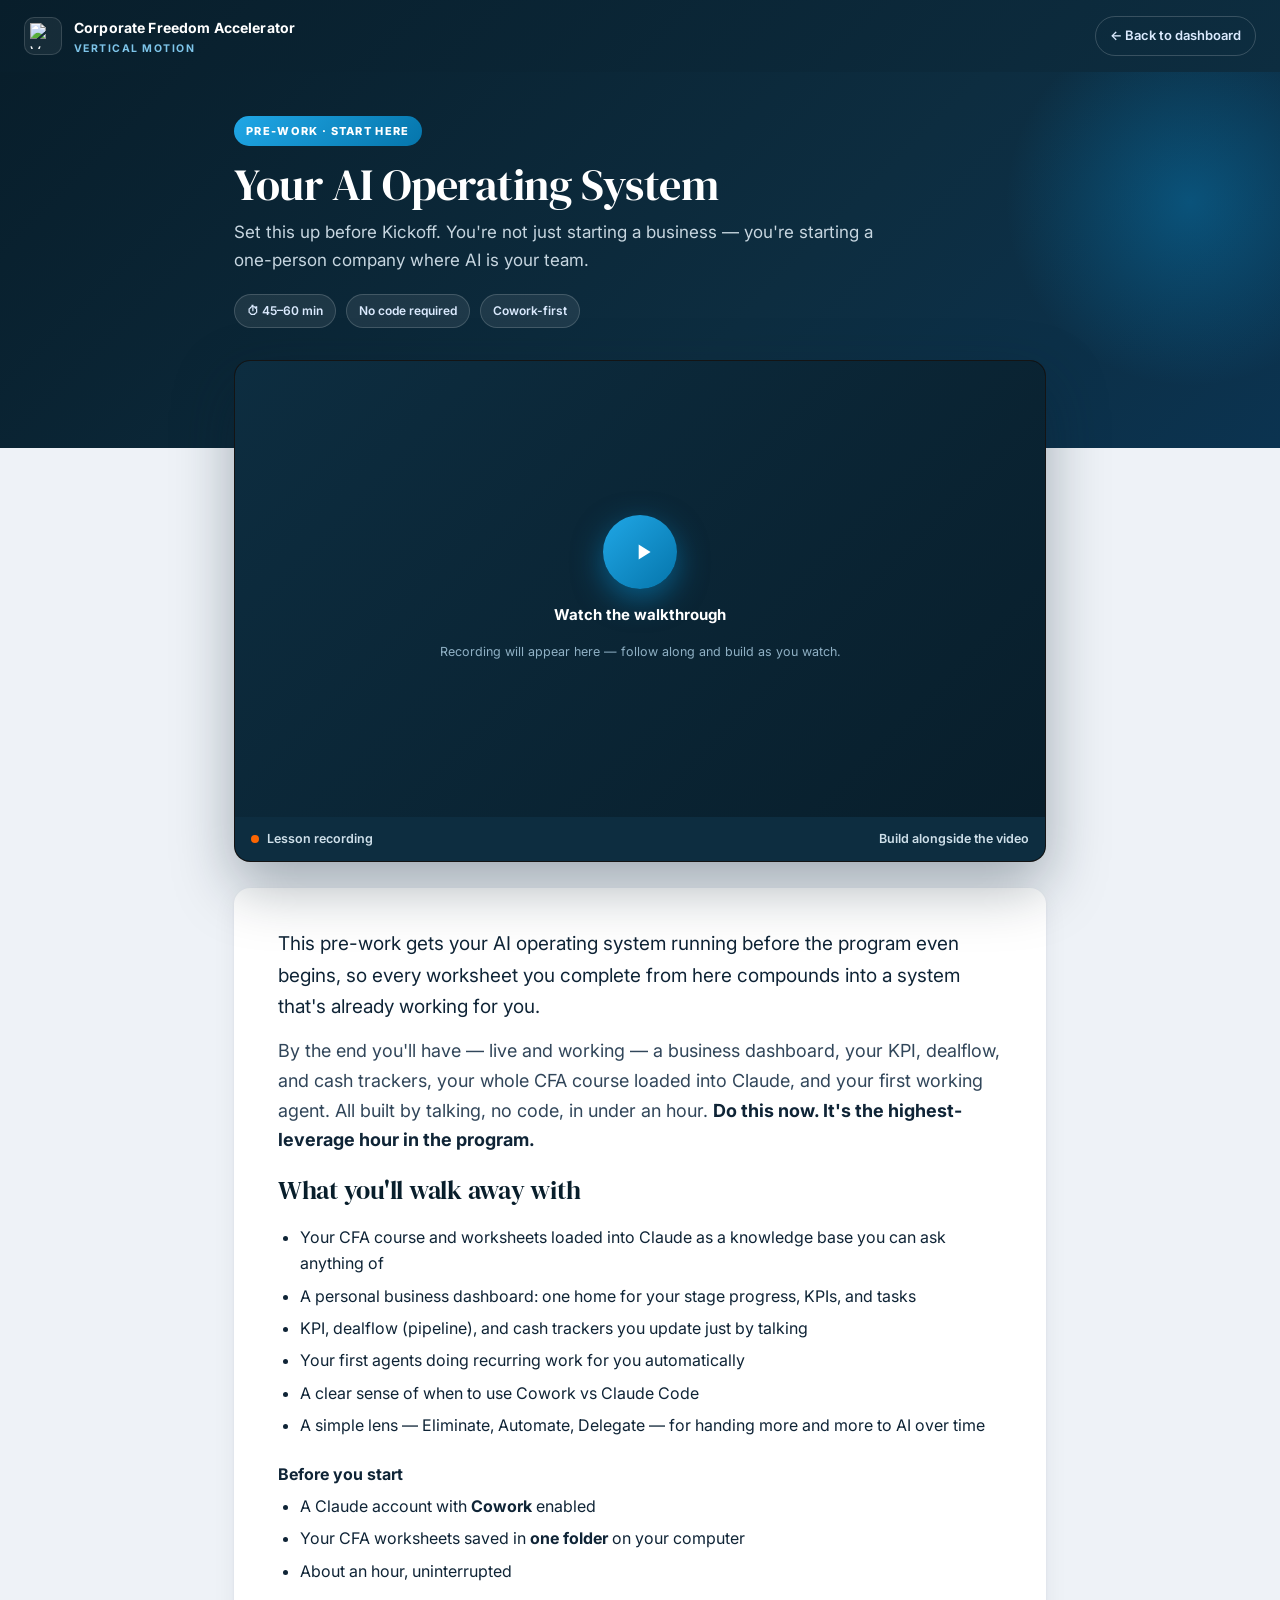
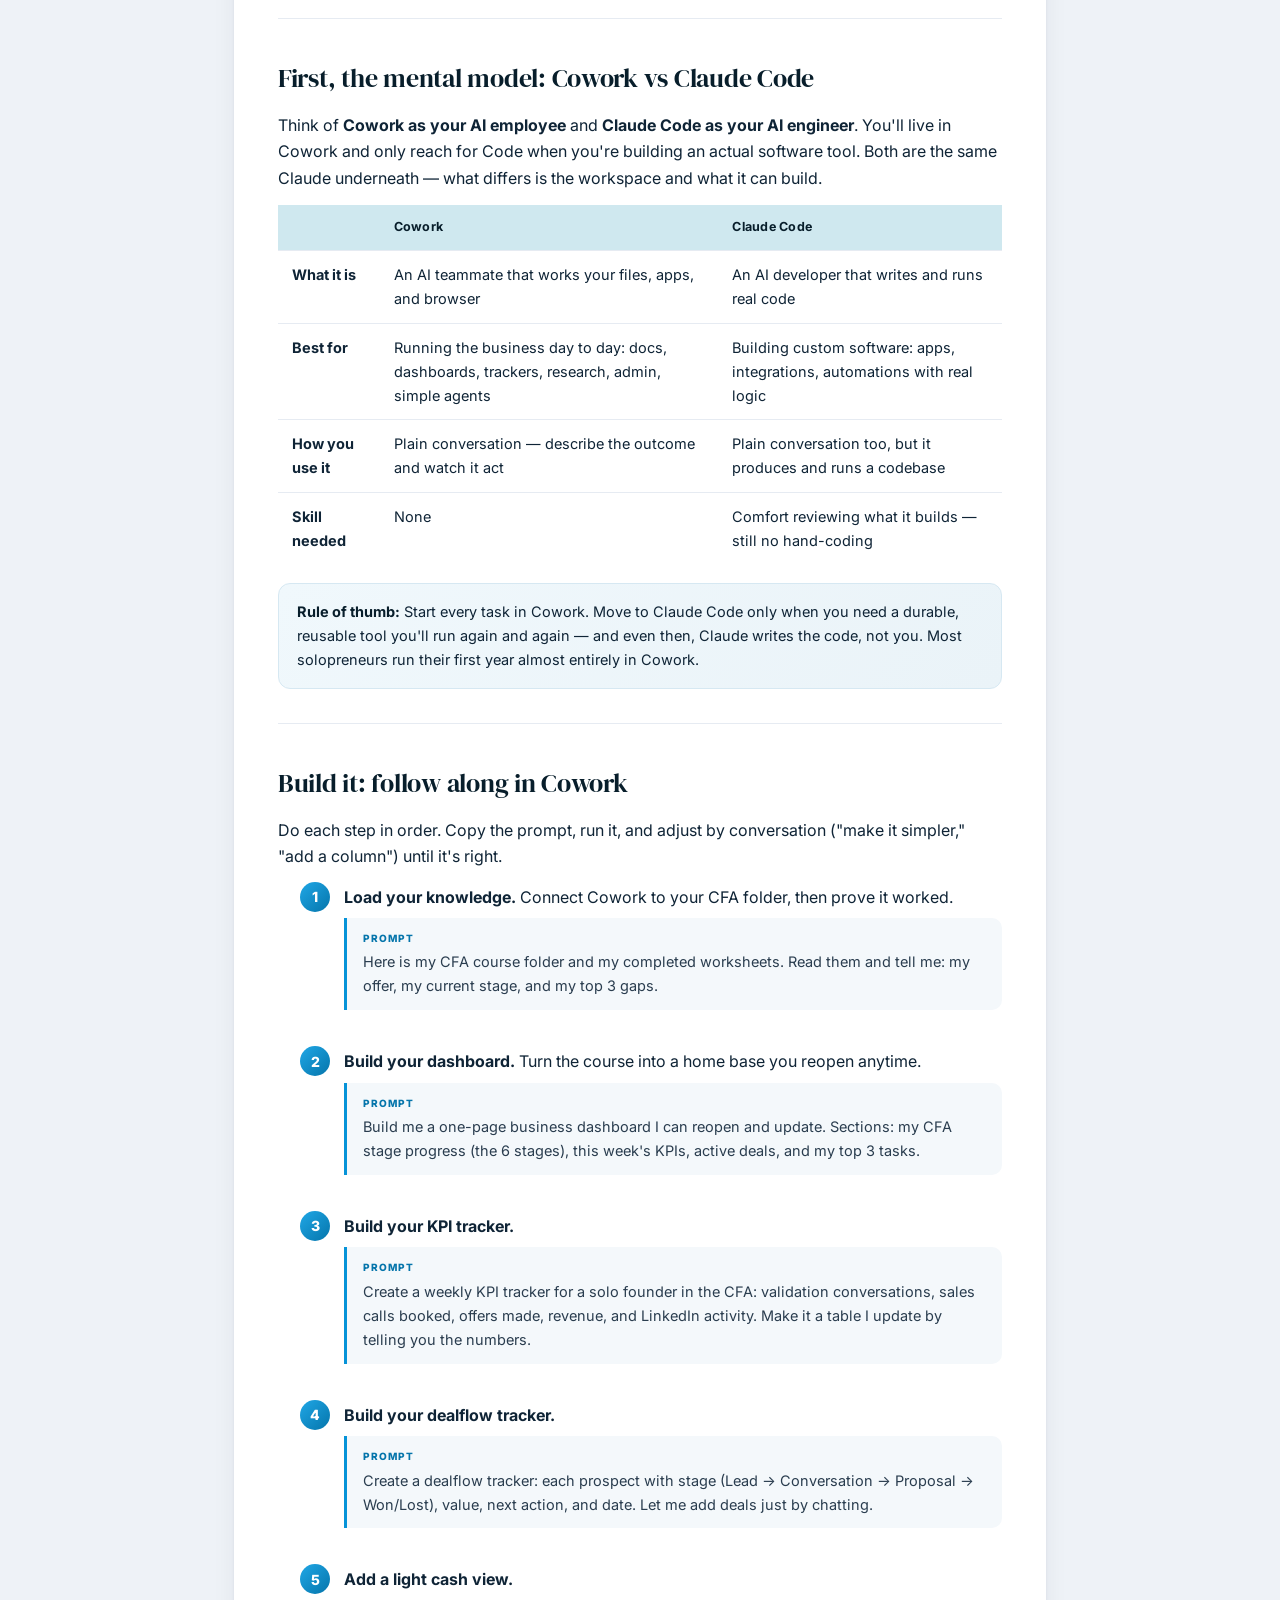
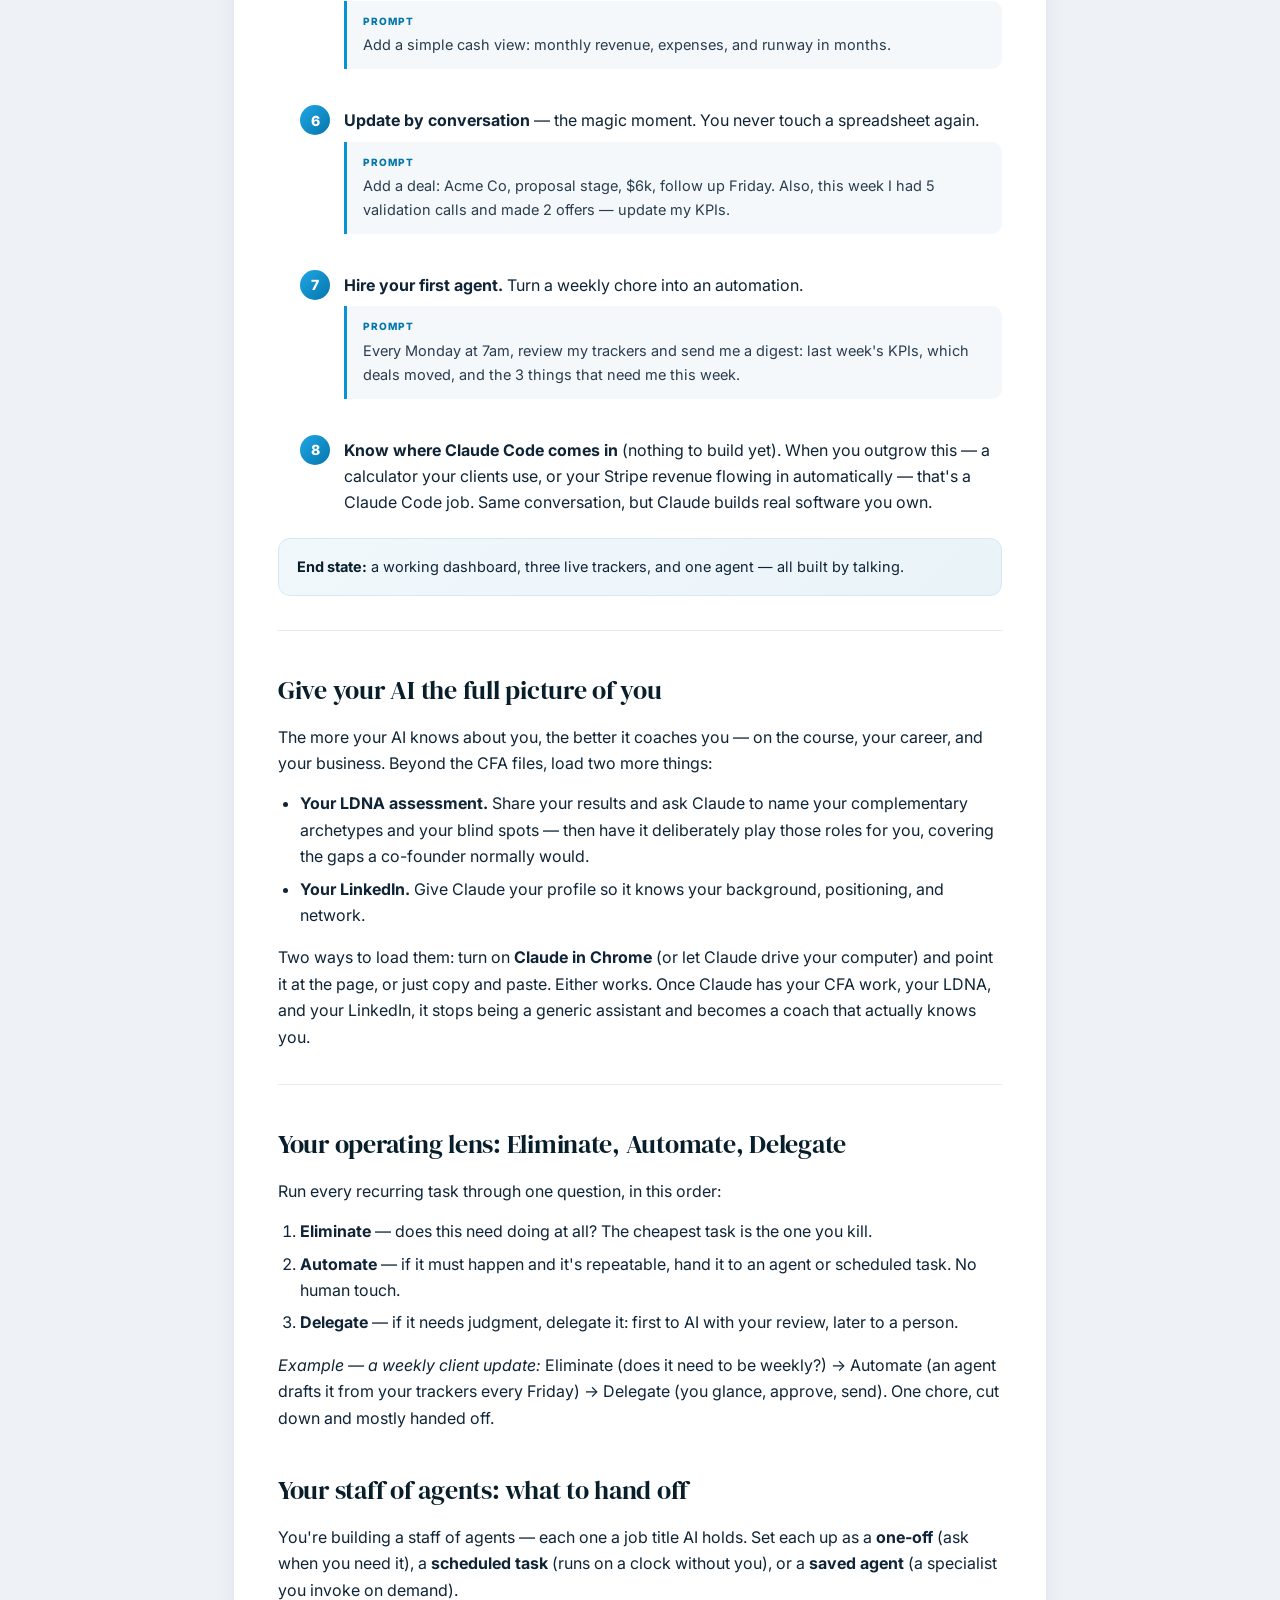
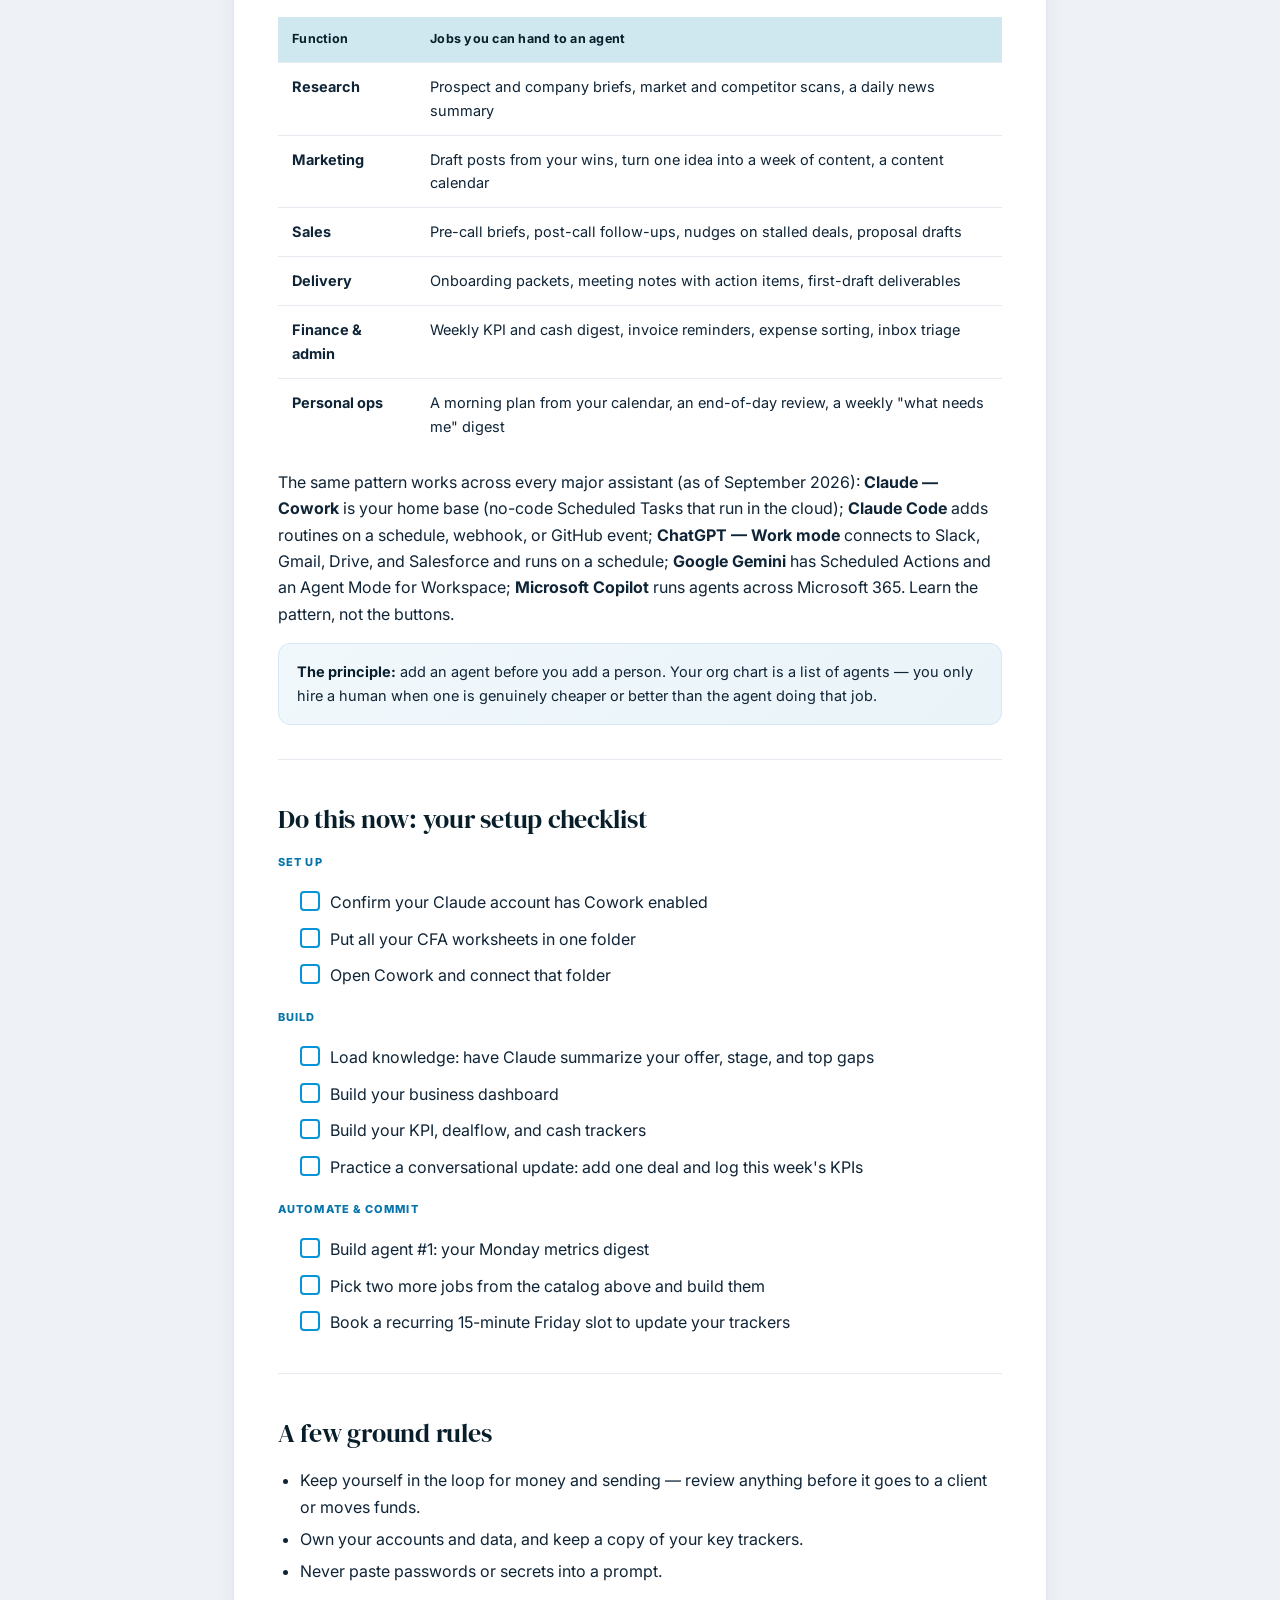
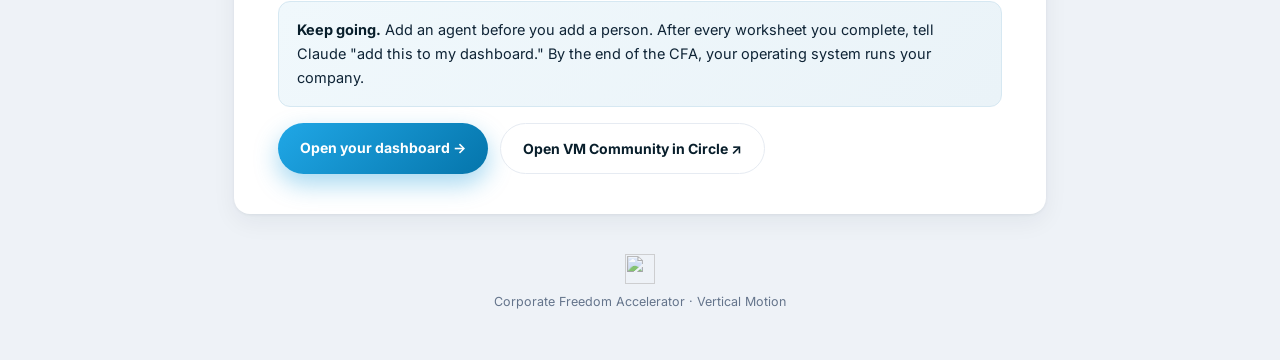
==== lesson-ai-operating-system.html @ f76546de "Add files via upload" ====
<!doctype html>
<html lang="en">
<head>
<meta charset="utf-8"/>
<meta name="viewport" content="width=device-width, initial-scale=1.0"/>
<title>Your AI Operating System · CFA Pre-Work</title>
<meta name="robots" content="noindex, nofollow"/>
<link rel="preconnect" href="https://fonts.googleapis.com">
<link rel="preconnect" href="https://fonts.gstatic.com" crossorigin>
<link href="https://fonts.googleapis.com/css2?family=DM+Serif+Display&family=Inter:wght@400;500;600;700;800&display=swap" rel="stylesheet">
<style>
  :root{
    --navy:#081e2b;--navy-mid:#0d2d40;--slate:#5B7C99;--blue:#0693d8;--blue-dk:#0575ab;--blue-lt:#7ec5ea;
    --orange:#fc6502;--icy:#CFE8EF;--ink:#0f2436;--muted:#64748b;--line:#e6ebf2;--bg:#eef2f7;--card:#fff;
    --font-display:'DM Serif Display',Georgia,serif;--font-body:'Inter',system-ui,-apple-system,Segoe UI,Arial,sans-serif;
    --shadow:0 1px 3px rgba(8,30,43,.06),0 8px 24px rgba(8,30,43,.06);
    --radius:16px;
  }
  *{box-sizing:border-box}
  body{margin:0;font-family:var(--font-body);color:var(--ink);background:var(--bg);line-height:1.65}
  a{color:var(--blue-dk)}
  .topbar{position:sticky;top:0;z-index:20;background:linear-gradient(135deg,#081e2b 0%,#0d2d40 100%);color:#fff;padding:14px 24px;display:flex;align-items:center;justify-content:space-between;gap:16px}
  .brand{display:flex;align-items:center;gap:12px}
  .brand .logo{width:38px;height:38px;border-radius:10px;background:rgba(255,255,255,.06);border:1px solid rgba(255,255,255,.14);display:flex;align-items:center;justify-content:center;overflow:hidden}
  .brand .logo img{width:26px;height:26px;object-fit:contain;display:block}
  .brand b{font-size:14px;font-weight:700;letter-spacing:.01em}
  .brand span{display:block;font-size:10.5px;letter-spacing:.14em;text-transform:uppercase;color:var(--blue-lt);font-weight:700}
  .back{color:#dbeafe;text-decoration:none;font-size:13px;font-weight:600;padding:8px 14px;border:1px solid rgba(255,255,255,.18);border-radius:100px;white-space:nowrap;transition:background .15s}
  .back:hover{background:rgba(255,255,255,.1)}
  .wrap{max-width:860px;margin:0 auto;padding:0 24px}
  .hero{background:linear-gradient(135deg,#081e2b 0%,#0d2d40 60%,#0b3350 100%);color:#fff;padding:44px 0 120px;position:relative;overflow:hidden}
  .hero::after{content:"";position:absolute;right:-120px;top:-80px;width:420px;height:420px;background:radial-gradient(circle,rgba(6,147,216,.35),transparent 62%);pointer-events:none}
  .eyebrow{display:inline-block;font-size:11px;font-weight:800;letter-spacing:.12em;text-transform:uppercase;color:#fff;background:linear-gradient(135deg,#20a7e6,#0575ab);padding:6px 12px;border-radius:100px}
  .hero h1{font-family:var(--font-display);font-weight:400;font-size:44px;line-height:1.05;margin:16px 0 10px;letter-spacing:-.01em}
  .hero p.sub{font-size:17px;color:#c7d6e0;max-width:60ch;margin:0}
  .meta{display:flex;flex-wrap:wrap;gap:10px;margin-top:20px}
  .chip{font-size:12px;font-weight:600;color:#dbeafe;background:rgba(255,255,255,.08);border:1px solid rgba(255,255,255,.16);padding:6px 12px;border-radius:100px}
  /* recording */
  .stage{margin-top:-88px;position:relative;z-index:5}
  .videocard{background:#000;border-radius:var(--radius);overflow:hidden;box-shadow:0 24px 60px rgba(8,30,43,.34);border:1px solid rgba(255,255,255,.08)}
  .ratio{position:relative;width:100%;aspect-ratio:16/9;background:linear-gradient(135deg,#0d2d40,#081e2b)}
  .ratio iframe,.ratio video{position:absolute;inset:0;width:100%;height:100%;border:0}
  .vplaceholder{position:absolute;inset:0;display:flex;flex-direction:column;align-items:center;justify-content:center;gap:14px;text-align:center;color:#c7d6e0;padding:24px}
  .playbtn{width:74px;height:74px;border-radius:50%;background:linear-gradient(135deg,#20a7e6,#0575ab);display:flex;align-items:center;justify-content:center;box-shadow:0 10px 30px rgba(6,147,216,.5)}
  .playbtn svg{margin-left:5px}
  .vplaceholder b{color:#fff;font-size:15px;font-weight:700}
  .vplaceholder small{font-size:12.5px;color:#8fb0c4}
  .reclabel{display:flex;align-items:center;justify-content:space-between;gap:12px;padding:12px 16px;background:var(--navy-mid);color:#cfe0ea;font-size:12.5px;font-weight:600}
  .reclabel .dot{display:inline-block;width:8px;height:8px;border-radius:50%;background:var(--orange);margin-right:8px;vertical-align:middle}
  /* body content */
  .content{background:var(--card);border-radius:var(--radius);box-shadow:var(--shadow);margin:26px 0 40px;padding:40px 44px}
  .lead{font-size:18px;color:#31465a;margin:0 0 8px}
  .lead.first{font-size:19px;color:var(--ink)}
  .content h2{font-family:var(--font-display);font-weight:400;font-size:26px;color:var(--navy);margin:38px 0 12px;letter-spacing:-.01em}
  .content h2:first-of-type{margin-top:10px}
  .content h3{font-size:16px;font-weight:700;color:var(--ink);margin:22px 0 6px}
  .content p{margin:0 0 14px}
  .content ul,.content ol{margin:0 0 16px;padding-left:22px}
  .content li{margin:6px 0}
  .content strong{font-weight:700;color:var(--ink)}
  hr{border:0;border-top:1px solid var(--line);margin:34px 0}
  table{width:100%;border-collapse:collapse;margin:8px 0 18px;font-size:14.5px}
  th,td{text-align:left;padding:12px 14px;border-bottom:1px solid var(--line);vertical-align:top}
  th{background:var(--icy);color:var(--navy);font-weight:700;font-size:12.5px;letter-spacing:.02em}
  tbody tr:last-child td{border-bottom:0}
  .prompt{background:#f4f8fb;border-left:3px solid var(--blue);border-radius:0 10px 10px 0;padding:12px 16px;margin:8px 0 16px;font-size:14.5px;color:#2a3d4f}
  .prompt::before{content:"Prompt";display:block;font-size:10px;font-weight:800;letter-spacing:.1em;text-transform:uppercase;color:var(--blue-dk);margin-bottom:4px}
  .callout{background:linear-gradient(135deg,#f0f8fc,#eaf3f8);border:1px solid #d6e8f2;border-radius:12px;padding:16px 18px;margin:16px 0;font-size:14.5px}
  .callout b{color:var(--navy)}
  .steps{counter-reset:s;list-style:none;padding:0;margin:0}
  .steps>li{position:relative;padding:0 0 4px 44px;margin:0 0 18px}
  .steps>li::before{counter-increment:s;content:counter(s);position:absolute;left:0;top:-2px;width:30px;height:30px;border-radius:50%;background:linear-gradient(135deg,#20a7e6,#0575ab);color:#fff;font-weight:800;font-size:14px;display:flex;align-items:center;justify-content:center}
  .steps .stitle{font-weight:700;color:var(--ink)}
  .check{list-style:none;padding:0;margin:0 0 16px}
  .check li{position:relative;padding:4px 0 4px 30px;margin:2px 0}
  .check li::before{content:"";position:absolute;left:0;top:6px;width:16px;height:16px;border:2px solid var(--blue);border-radius:4px}
  .kicker{font-size:11px;font-weight:800;letter-spacing:.1em;text-transform:uppercase;color:var(--blue-dk);margin:0 0 4px}
  .cta{display:flex;flex-wrap:wrap;gap:12px;margin-top:8px}
  .btn{display:inline-block;text-decoration:none;font-weight:700;font-size:14px;padding:13px 22px;border-radius:100px;transition:transform .15s,box-shadow .15s}
  .btn.primary{background:linear-gradient(135deg,#20a7e6,#0575ab);color:#fff;box-shadow:0 10px 24px rgba(6,147,216,.36)}
  .btn.primary:hover{transform:translateY(-2px);box-shadow:0 15px 32px rgba(6,147,216,.5)}
  .btn.ghost{background:#fff;color:var(--navy);border:1px solid var(--line)}
  .btn.ghost:hover{background:#f3f6fb}
  footer{text-align:center;color:var(--muted);font-size:12.5px;padding:0 0 48px}
  footer .fl{width:30px;height:30px;margin:0 auto 8px;opacity:.7}
  @media(max-width:640px){
    .hero h1{font-size:32px}.content{padding:28px 20px}.hero{padding:32px 0 108px}
    .content h2{font-size:22px}
  }
</style>
</head>
<body>

<div class="topbar">
  <div class="brand">
    <div class="logo"><img src="https://vmleader.com/vm-icon.png" alt="Vertical Motion"></div>
    <div><b>Corporate Freedom Accelerator</b><span>Vertical Motion</span></div>
  </div>
  <a class="back" href="https://ryangusroberts.github.io/cfa-dashboard/">&larr; Back to dashboard</a>
</div>

<header class="hero">
  <div class="wrap">
    <span class="eyebrow">Pre-Work · Start Here</span>
    <h1>Your AI Operating System</h1>
    <p class="sub">Set this up before Kickoff. You're not just starting a business — you're starting a one-person company where AI is your team.</p>
    <div class="meta">
      <span class="chip">⏱ 45–60 min</span>
      <span class="chip">No code required</span>
      <span class="chip">Cowork-first</span>
    </div>
  </div>
</header>

<div class="wrap">
  <!-- ===================== RECORDING ===================== -->
  <div class="stage">
    <div class="videocard">
      <div class="ratio">
        <!-- SWAP: replace the placeholder below with your embed, e.g.
             <iframe src="https://www.youtube.com/embed/VIDEO_ID" allow="accelerometer; autoplay; clipboard-write; encrypted-media; gyroscope; picture-in-picture; web-share" allowfullscreen></iframe> -->
        <div class="vplaceholder" id="vph">
          <div class="playbtn"><svg width="26" height="26" viewBox="0 0 24 24" fill="#fff"><path d="M8 5v14l11-7z"/></svg></div>
          <b>Watch the walkthrough</b>
          <small>Recording will appear here — follow along and build as you watch.</small>
        </div>
      </div>
      <div class="reclabel"><span><span class="dot"></span>Lesson recording</span><span>Build alongside the video</span></div>
    </div>
  </div>

  <!-- ===================== CONTENT ===================== -->
  <div class="content">
    <p class="lead first">This pre-work gets your AI operating system running before the program even begins, so every worksheet you complete from here compounds into a system that's already working for you.</p>
    <p class="lead">By the end you'll have — live and working — a business dashboard, your KPI, dealflow, and cash trackers, your whole CFA course loaded into Claude, and your first working agent. All built by talking, no code, in under an hour. <strong>Do this now. It's the highest-leverage hour in the program.</strong></p>

    <h2>What you'll walk away with</h2>
    <ul>
      <li>Your CFA course and worksheets loaded into Claude as a knowledge base you can ask anything of</li>
      <li>A personal business dashboard: one home for your stage progress, KPIs, and tasks</li>
      <li>KPI, dealflow (pipeline), and cash trackers you update just by talking</li>
      <li>Your first agents doing recurring work for you automatically</li>
      <li>A clear sense of when to use Cowork vs Claude Code</li>
      <li>A simple lens — Eliminate, Automate, Delegate — for handing more and more to AI over time</li>
    </ul>

    <h3>Before you start</h3>
    <ul>
      <li>A Claude account with <strong>Cowork</strong> enabled</li>
      <li>Your CFA worksheets saved in <strong>one folder</strong> on your computer</li>
      <li>About an hour, uninterrupted</li>
    </ul>

    <hr>

    <h2>First, the mental model: Cowork vs Claude Code</h2>
    <p>Think of <strong>Cowork as your AI employee</strong> and <strong>Claude Code as your AI engineer</strong>. You'll live in Cowork and only reach for Code when you're building an actual software tool. Both are the same Claude underneath — what differs is the workspace and what it can build.</p>
    <table>
      <thead><tr><th></th><th>Cowork</th><th>Claude Code</th></tr></thead>
      <tbody>
        <tr><td><strong>What it is</strong></td><td>An AI teammate that works your files, apps, and browser</td><td>An AI developer that writes and runs real code</td></tr>
        <tr><td><strong>Best for</strong></td><td>Running the business day to day: docs, dashboards, trackers, research, admin, simple agents</td><td>Building custom software: apps, integrations, automations with real logic</td></tr>
        <tr><td><strong>How you use it</strong></td><td>Plain conversation — describe the outcome and watch it act</td><td>Plain conversation too, but it produces and runs a codebase</td></tr>
        <tr><td><strong>Skill needed</strong></td><td>None</td><td>Comfort reviewing what it builds — still no hand-coding</td></tr>
      </tbody>
    </table>
    <div class="callout"><b>Rule of thumb:</b> Start every task in Cowork. Move to Claude Code only when you need a durable, reusable tool you'll run again and again — and even then, Claude writes the code, not you. Most solopreneurs run their first year almost entirely in Cowork.</div>

    <hr>

    <h2>Build it: follow along in Cowork</h2>
    <p>Do each step in order. Copy the prompt, run it, and adjust by conversation ("make it simpler," "add a column") until it's right.</p>
    <ol class="steps">
      <li><span class="stitle">Load your knowledge.</span> Connect Cowork to your CFA folder, then prove it worked.<div class="prompt">Here is my CFA course folder and my completed worksheets. Read them and tell me: my offer, my current stage, and my top 3 gaps.</div></li>
      <li><span class="stitle">Build your dashboard.</span> Turn the course into a home base you reopen anytime.<div class="prompt">Build me a one-page business dashboard I can reopen and update. Sections: my CFA stage progress (the 6 stages), this week's KPIs, active deals, and my top 3 tasks.</div></li>
      <li><span class="stitle">Build your KPI tracker.</span><div class="prompt">Create a weekly KPI tracker for a solo founder in the CFA: validation conversations, sales calls booked, offers made, revenue, and LinkedIn activity. Make it a table I update by telling you the numbers.</div></li>
      <li><span class="stitle">Build your dealflow tracker.</span><div class="prompt">Create a dealflow tracker: each prospect with stage (Lead → Conversation → Proposal → Won/Lost), value, next action, and date. Let me add deals just by chatting.</div></li>
      <li><span class="stitle">Add a light cash view.</span><div class="prompt">Add a simple cash view: monthly revenue, expenses, and runway in months.</div></li>
      <li><span class="stitle">Update by conversation</span> — the magic moment. You never touch a spreadsheet again.<div class="prompt">Add a deal: Acme Co, proposal stage, $6k, follow up Friday. Also, this week I had 5 validation calls and made 2 offers — update my KPIs.</div></li>
      <li><span class="stitle">Hire your first agent.</span> Turn a weekly chore into an automation.<div class="prompt">Every Monday at 7am, review my trackers and send me a digest: last week's KPIs, which deals moved, and the 3 things that need me this week.</div></li>
      <li><span class="stitle">Know where Claude Code comes in</span> (nothing to build yet). When you outgrow this — a calculator your clients use, or your Stripe revenue flowing in automatically — that's a Claude Code job. Same conversation, but Claude builds real software you own.</li>
    </ol>
    <div class="callout"><b>End state:</b> a working dashboard, three live trackers, and one agent — all built by talking.</div>

    <hr>

    <h2>Give your AI the full picture of you</h2>
    <p>The more your AI knows about you, the better it coaches you — on the course, your career, and your business. Beyond the CFA files, load two more things:</p>
    <ul>
      <li><strong>Your LDNA assessment.</strong> Share your results and ask Claude to name your complementary archetypes and your blind spots — then have it deliberately play those roles for you, covering the gaps a co-founder normally would.</li>
      <li><strong>Your LinkedIn.</strong> Give Claude your profile so it knows your background, positioning, and network.</li>
    </ul>
    <p>Two ways to load them: turn on <strong>Claude in Chrome</strong> (or let Claude drive your computer) and point it at the page, or just copy and paste. Either works. Once Claude has your CFA work, your LDNA, and your LinkedIn, it stops being a generic assistant and becomes a coach that actually knows you.</p>

    <hr>

    <h2>Your operating lens: Eliminate, Automate, Delegate</h2>
    <p>Run every recurring task through one question, in this order:</p>
    <ol>
      <li><strong>Eliminate</strong> — does this need doing at all? The cheapest task is the one you kill.</li>
      <li><strong>Automate</strong> — if it must happen and it's repeatable, hand it to an agent or scheduled task. No human touch.</li>
      <li><strong>Delegate</strong> — if it needs judgment, delegate it: first to AI with your review, later to a person.</li>
    </ol>
    <p><em>Example — a weekly client update:</em> Eliminate (does it need to be weekly?) → Automate (an agent drafts it from your trackers every Friday) → Delegate (you glance, approve, send). One chore, cut down and mostly handed off.</p>

    <h2>Your staff of agents: what to hand off</h2>
    <p>You're building a staff of agents — each one a job title AI holds. Set each up as a <strong>one-off</strong> (ask when you need it), a <strong>scheduled task</strong> (runs on a clock without you), or a <strong>saved agent</strong> (a specialist you invoke on demand).</p>
    <table>
      <thead><tr><th>Function</th><th>Jobs you can hand to an agent</th></tr></thead>
      <tbody>
        <tr><td><strong>Research</strong></td><td>Prospect and company briefs, market and competitor scans, a daily news summary</td></tr>
        <tr><td><strong>Marketing</strong></td><td>Draft posts from your wins, turn one idea into a week of content, a content calendar</td></tr>
        <tr><td><strong>Sales</strong></td><td>Pre-call briefs, post-call follow-ups, nudges on stalled deals, proposal drafts</td></tr>
        <tr><td><strong>Delivery</strong></td><td>Onboarding packets, meeting notes with action items, first-draft deliverables</td></tr>
        <tr><td><strong>Finance &amp; admin</strong></td><td>Weekly KPI and cash digest, invoice reminders, expense sorting, inbox triage</td></tr>
        <tr><td><strong>Personal ops</strong></td><td>A morning plan from your calendar, an end-of-day review, a weekly "what needs me" digest</td></tr>
      </tbody>
    </table>
    <p>The same pattern works across every major assistant (as of September 2026): <strong>Claude — Cowork</strong> is your home base (no-code Scheduled Tasks that run in the cloud); <strong>Claude Code</strong> adds routines on a schedule, webhook, or GitHub event; <strong>ChatGPT — Work mode</strong> connects to Slack, Gmail, Drive, and Salesforce and runs on a schedule; <strong>Google Gemini</strong> has Scheduled Actions and an Agent Mode for Workspace; <strong>Microsoft Copilot</strong> runs agents across Microsoft 365. Learn the pattern, not the buttons.</p>
    <div class="callout"><b>The principle:</b> add an agent before you add a person. Your org chart is a list of agents — you only hire a human when one is genuinely cheaper or better than the agent doing that job.</div>

    <hr>

    <h2>Do this now: your setup checklist</h2>
    <p class="kicker">Set up</p>
    <ul class="check">
      <li>Confirm your Claude account has Cowork enabled</li>
      <li>Put all your CFA worksheets in one folder</li>
      <li>Open Cowork and connect that folder</li>
    </ul>
    <p class="kicker">Build</p>
    <ul class="check">
      <li>Load knowledge: have Claude summarize your offer, stage, and top gaps</li>
      <li>Build your business dashboard</li>
      <li>Build your KPI, dealflow, and cash trackers</li>
      <li>Practice a conversational update: add one deal and log this week's KPIs</li>
    </ul>
    <p class="kicker">Automate &amp; commit</p>
    <ul class="check">
      <li>Build agent #1: your Monday metrics digest</li>
      <li>Pick two more jobs from the catalog above and build them</li>
      <li>Book a recurring 15-minute Friday slot to update your trackers</li>
    </ul>

    <hr>

    <h2>A few ground rules</h2>
    <ul>
      <li>Keep yourself in the loop for money and sending — review anything before it goes to a client or moves funds.</li>
      <li>Own your accounts and data, and keep a copy of your key trackers.</li>
      <li>Never paste passwords or secrets into a prompt.</li>
    </ul>

    <div class="callout"><b>Keep going.</b> Add an agent before you add a person. After every worksheet you complete, tell Claude "add this to my dashboard." By the end of the CFA, your operating system runs your company.</div>

    <div class="cta">
      <a class="btn primary" href="https://ryangusroberts.github.io/cfa-dashboard/">Open your dashboard →</a>
      <a class="btn ghost" href="https://community.vmleader.com">Open VM Community in Circle ↗</a>
    </div>
  </div>
</div>

<footer>
  <div class="fl"><img src="https://vmleader.com/vm-icon.png" alt="" style="width:30px;height:30px;object-fit:contain"></div>
  Corporate Freedom Accelerator · Vertical Motion
</footer>

</body>
</html>
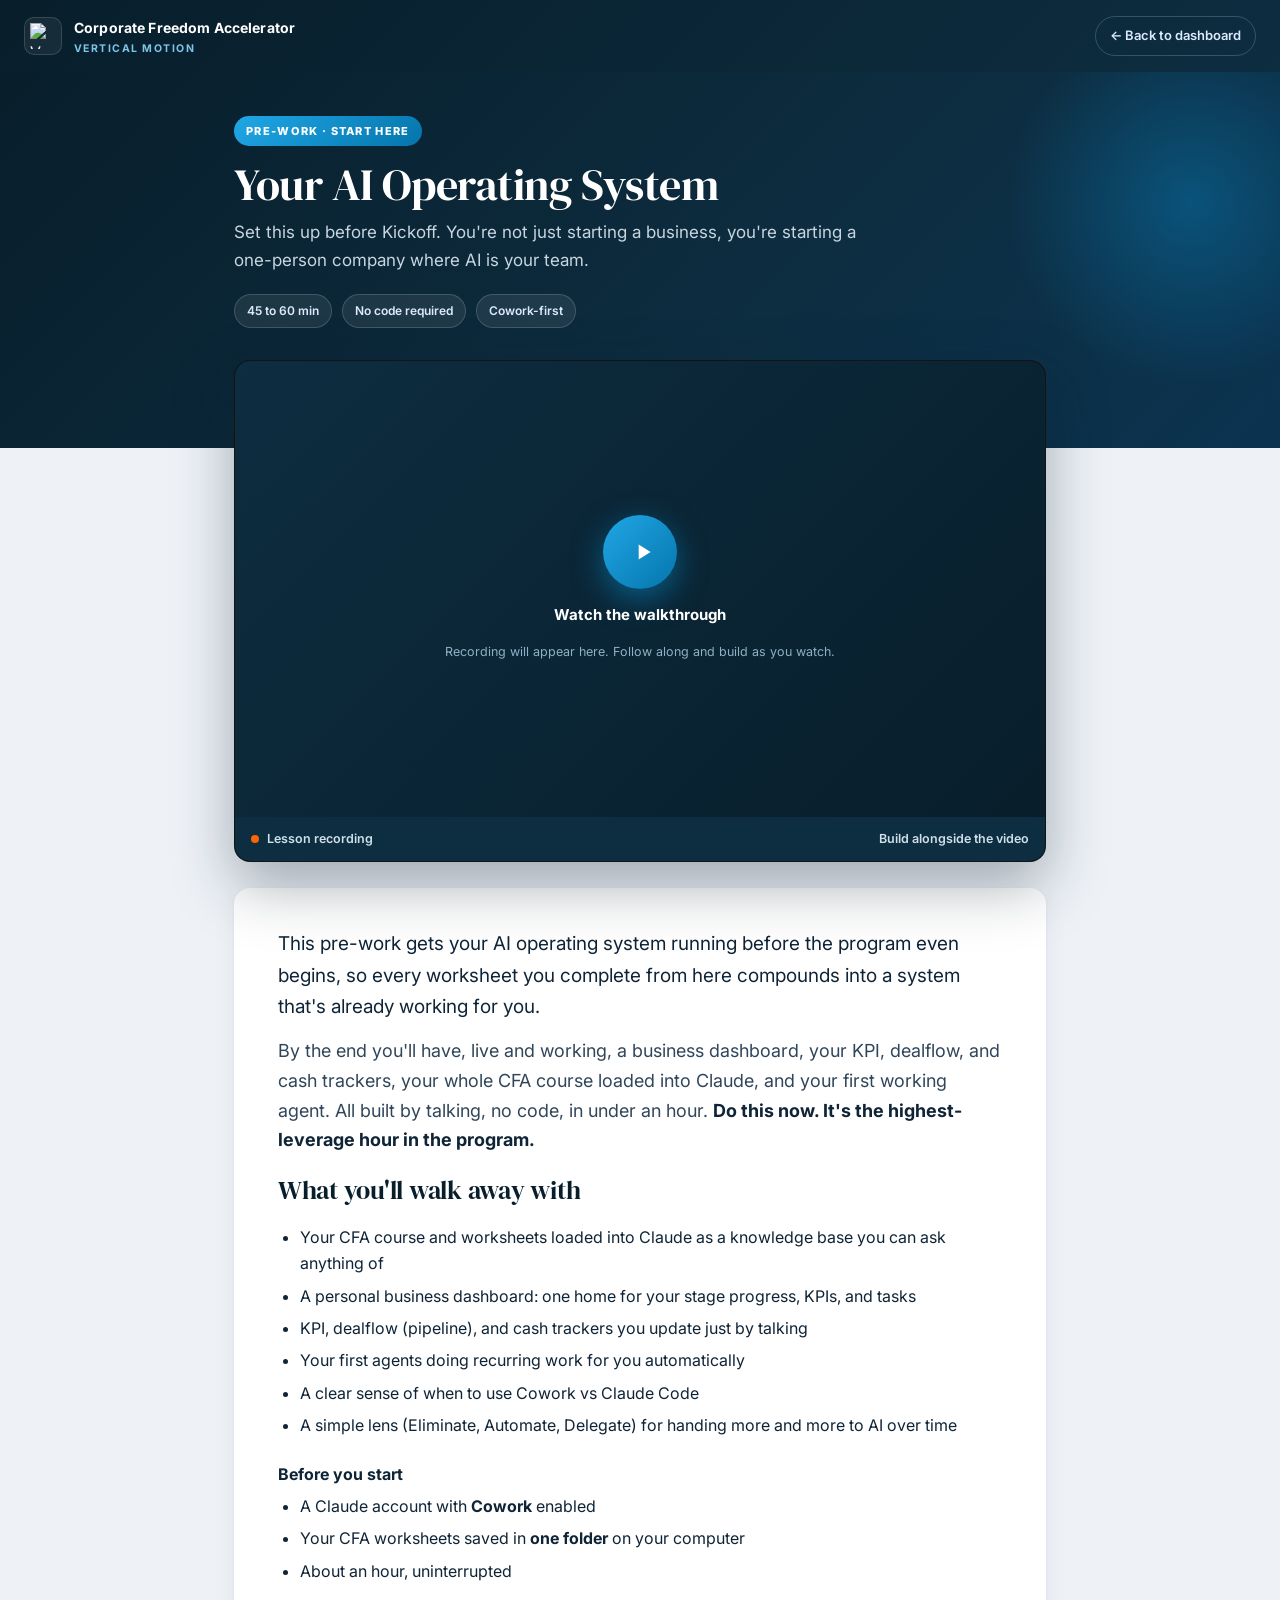
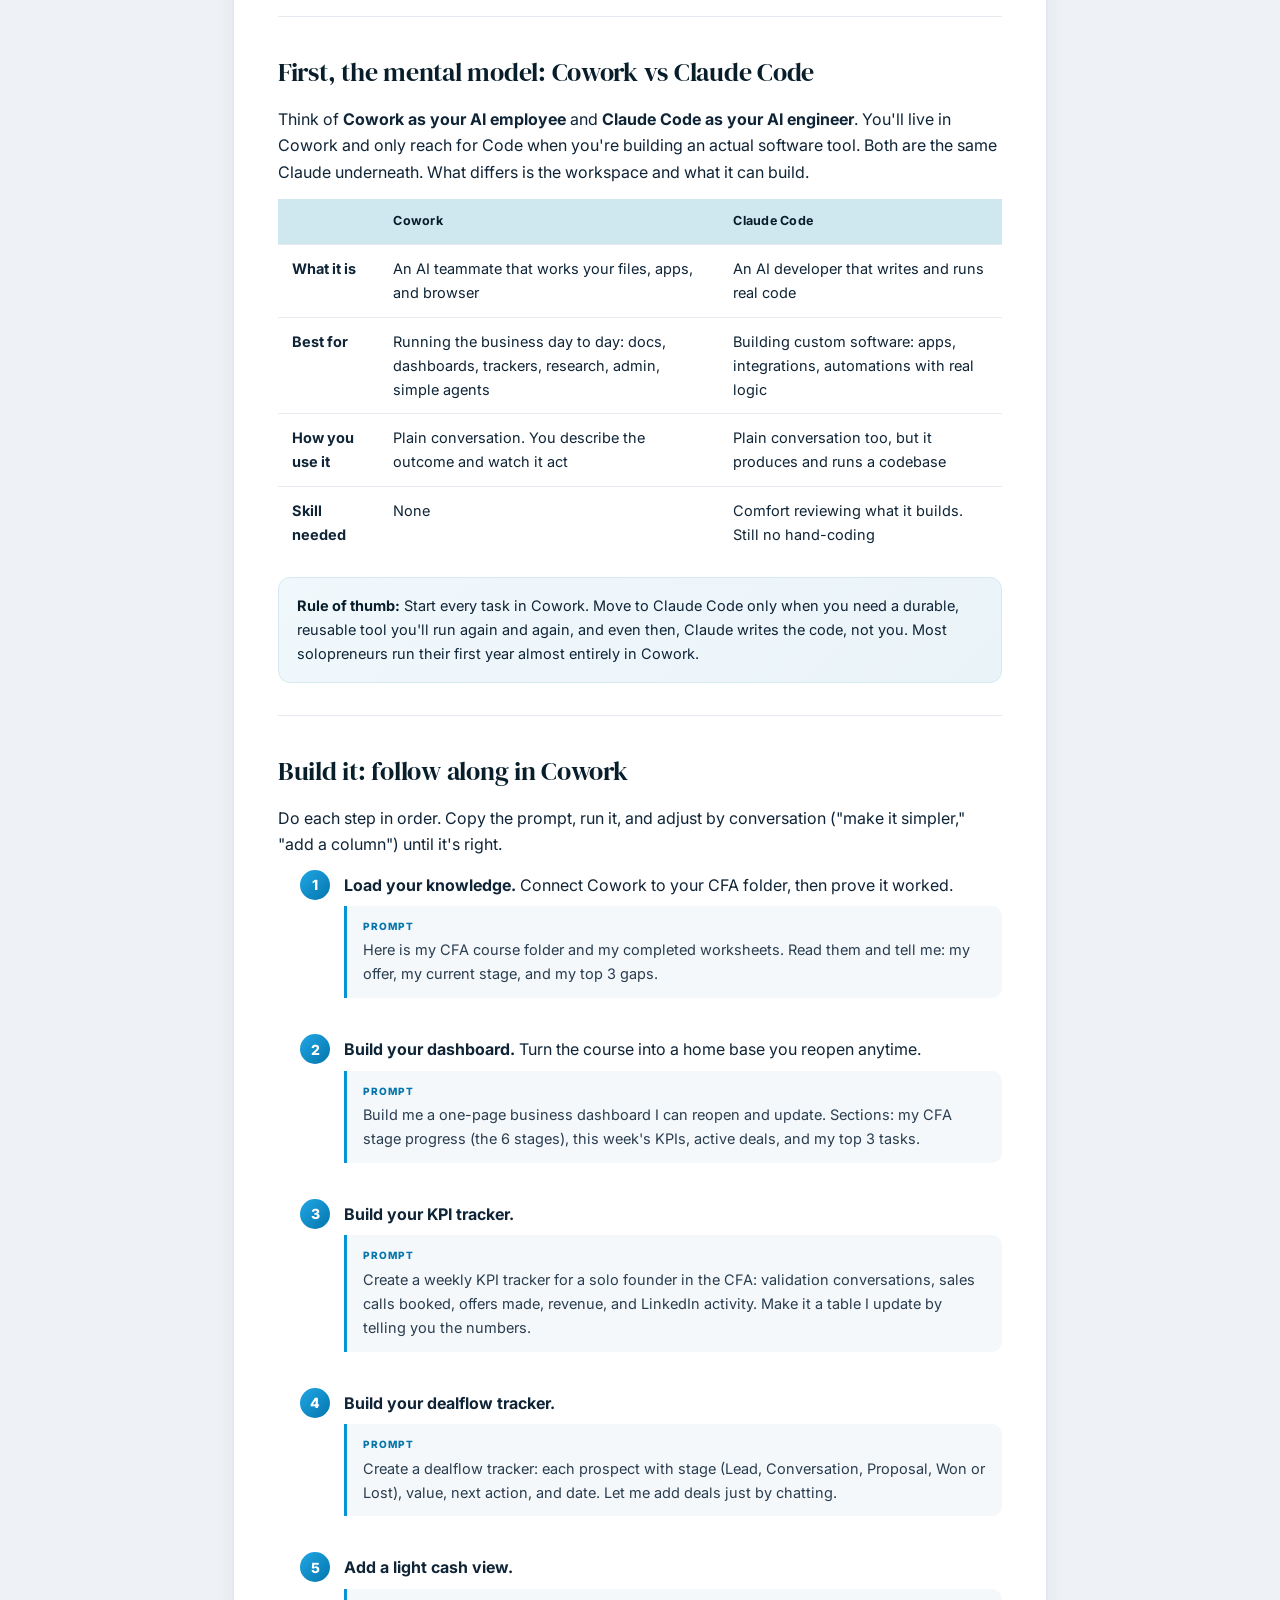
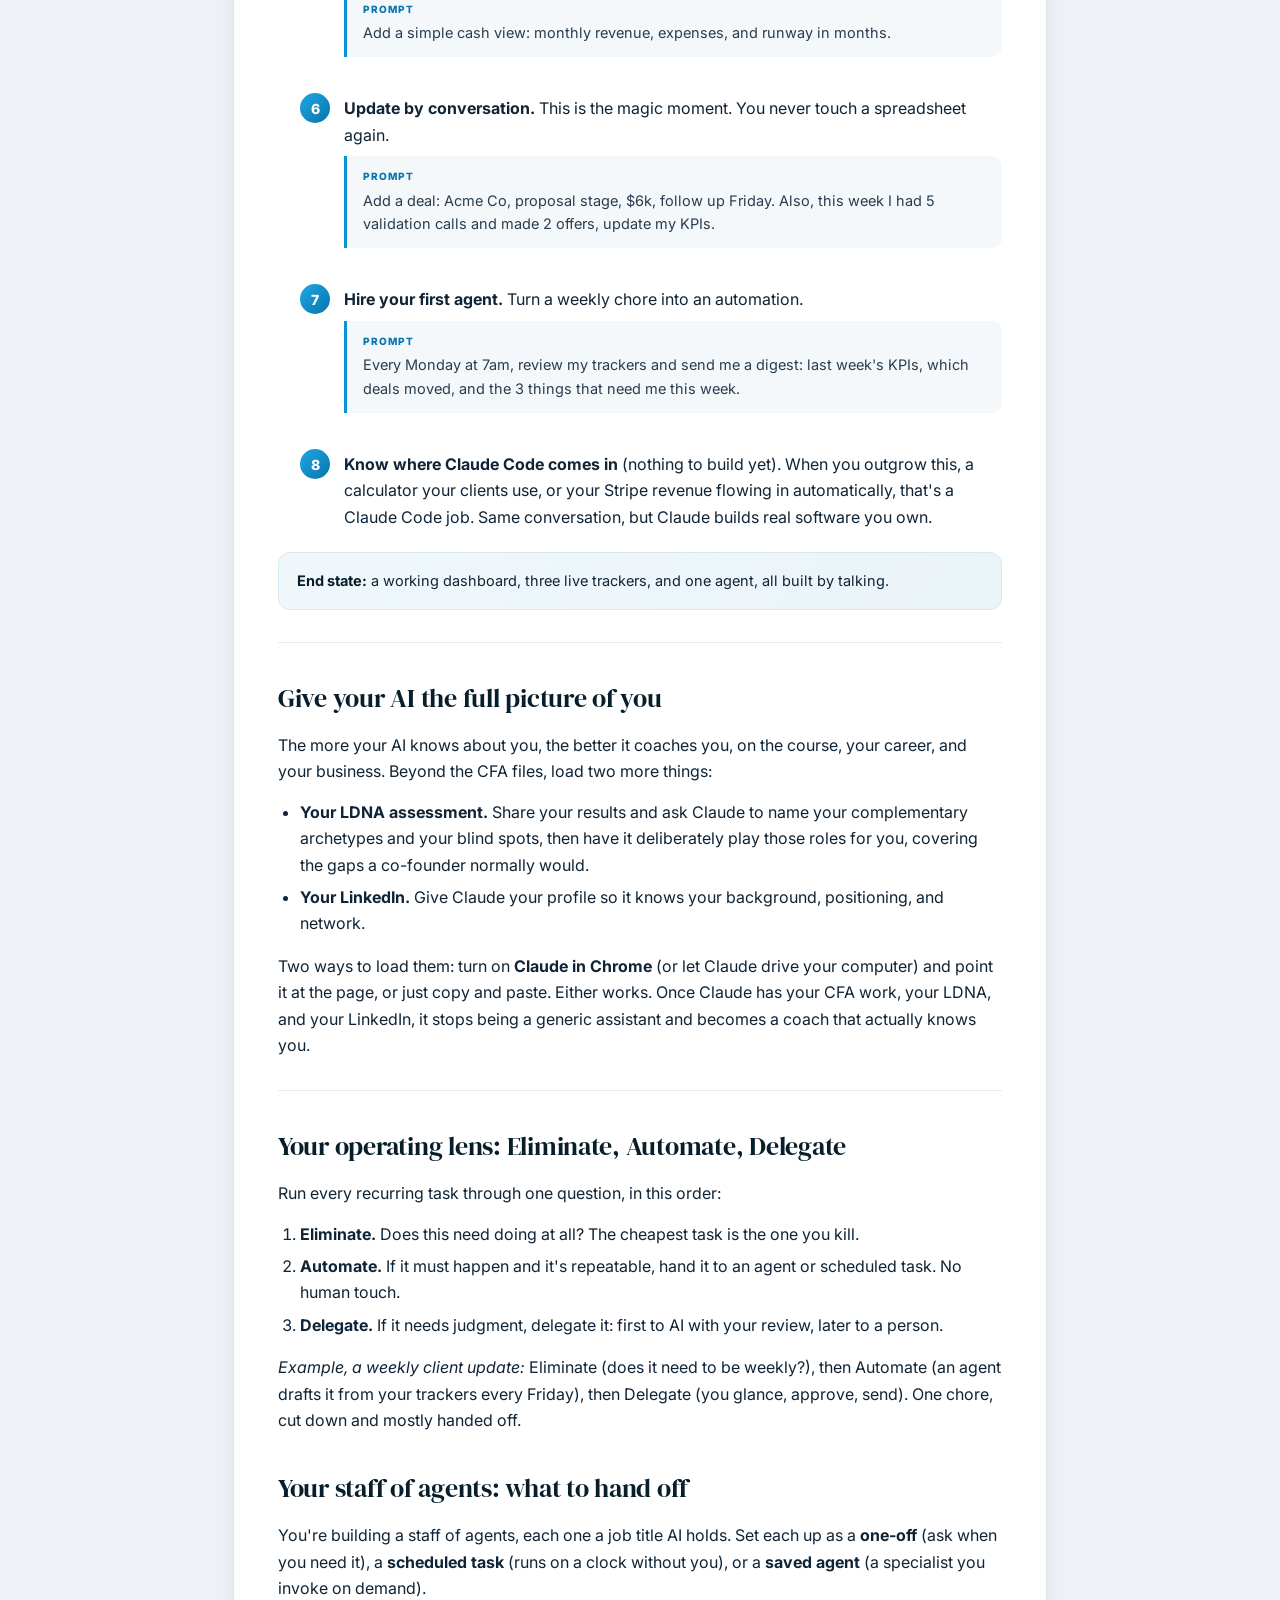
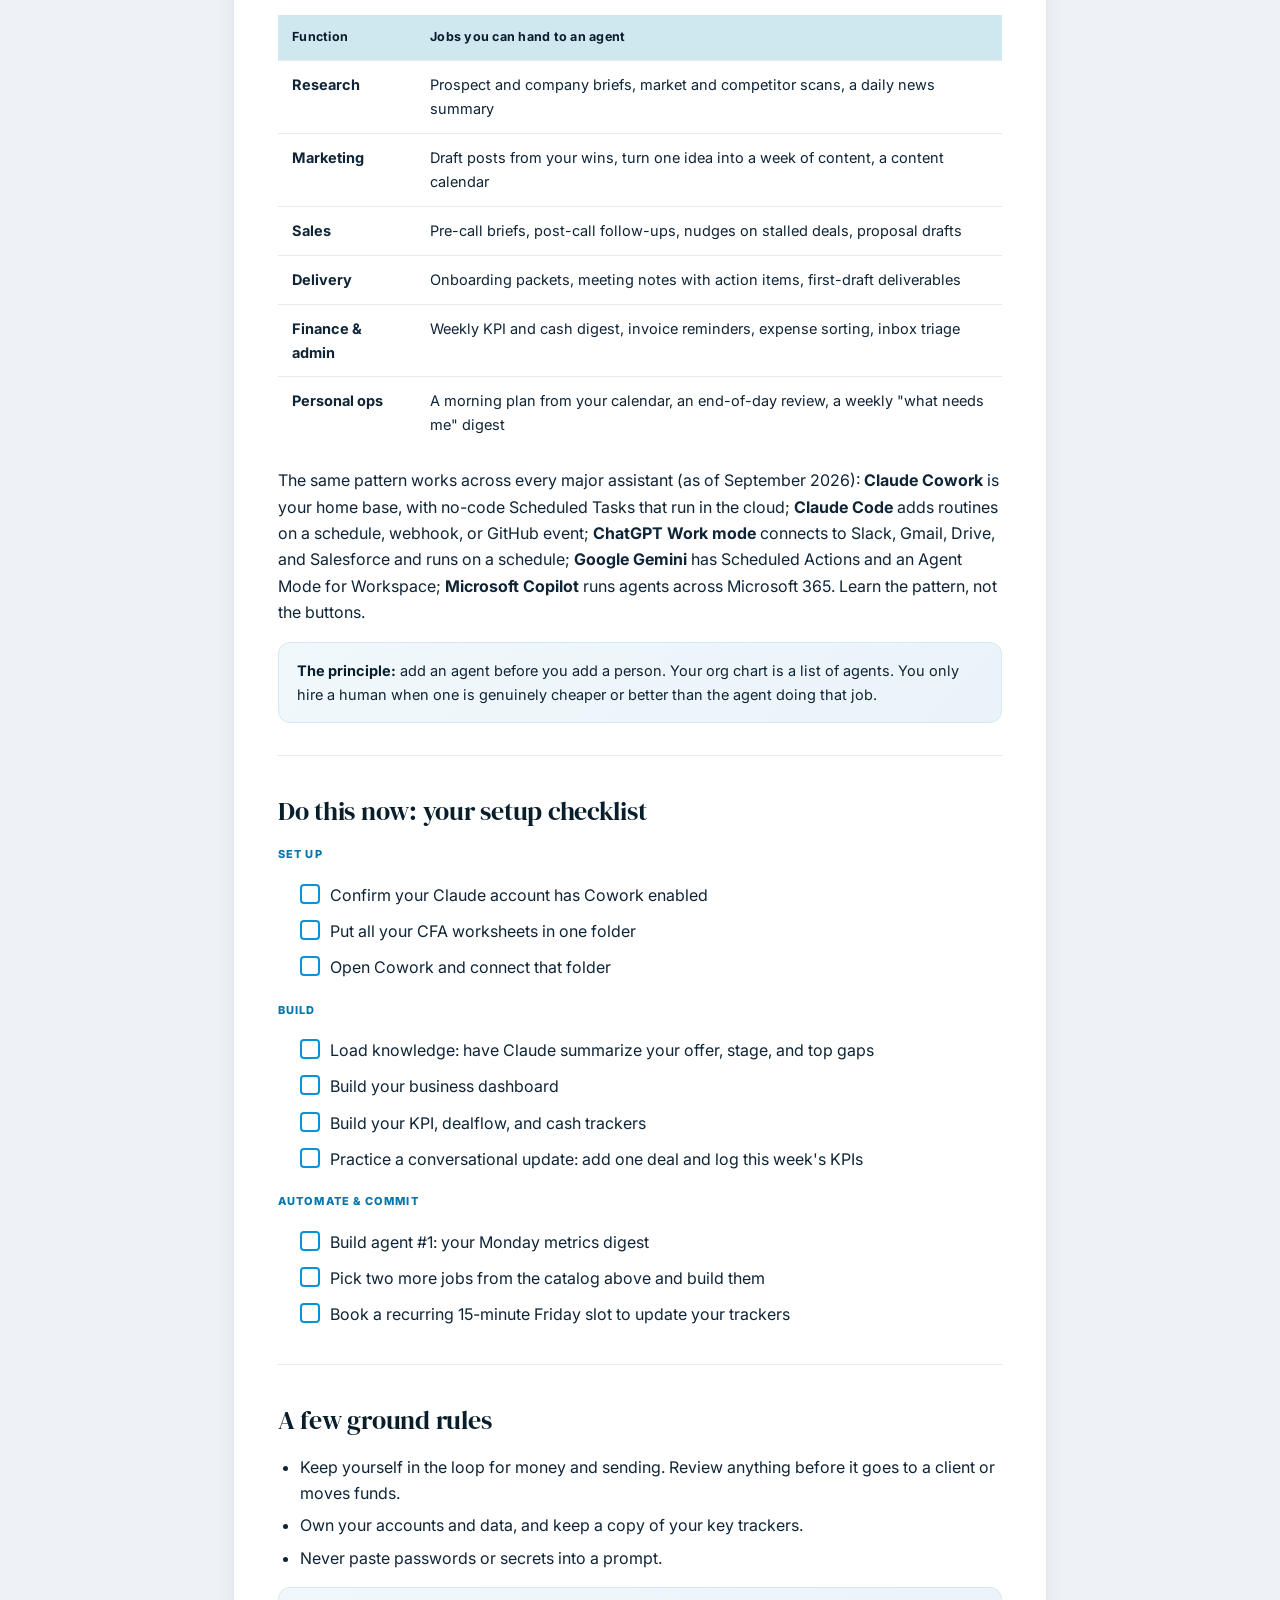
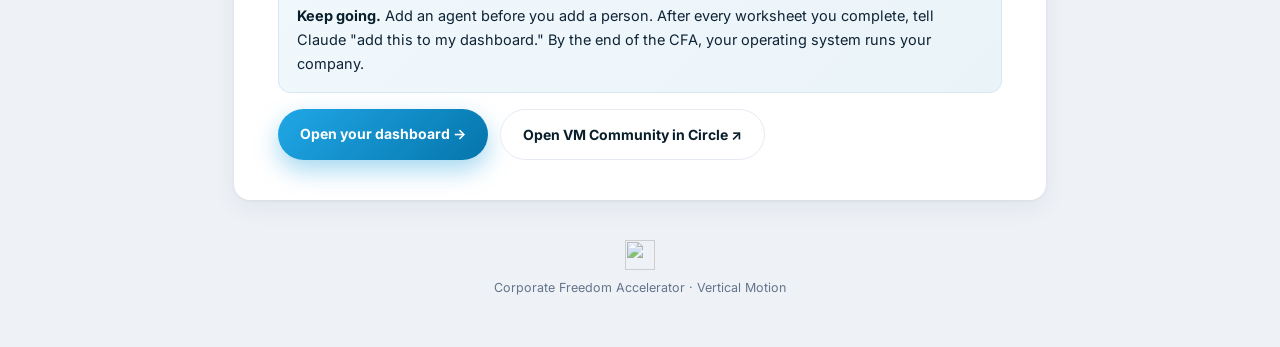
==== commit 715e8df1: "Add files via upload" ====
--- a/lesson-ai-operating-system.html
+++ b/lesson-ai-operating-system.html
@@ -5,134 +5,31 @@
 <meta name="viewport" content="width=device-width, initial-scale=1.0"/>
 <title>Your AI Operating System · CFA Pre-Work</title>
 <meta name="robots" content="noindex, nofollow"/>
-<link rel="preconnect" href="https://fonts.googleapis.com">
-<link rel="preconnect" href="https://fonts.gstatic.com" crossorigin>
-<link href="https://fonts.googleapis.com/css2?family=DM+Serif+Display&family=Inter:wght@400;500;600;700;800&display=swap" rel="stylesheet">
-<style>
-  :root{
-    --navy:#081e2b;--navy-mid:#0d2d40;--slate:#5B7C99;--blue:#0693d8;--blue-dk:#0575ab;--blue-lt:#7ec5ea;
-    --orange:#fc6502;--icy:#CFE8EF;--ink:#0f2436;--muted:#64748b;--line:#e6ebf2;--bg:#eef2f7;--card:#fff;
-    --font-display:'DM Serif Display',Georgia,serif;--font-body:'Inter',system-ui,-apple-system,Segoe UI,Arial,sans-serif;
-    --shadow:0 1px 3px rgba(8,30,43,.06),0 8px 24px rgba(8,30,43,.06);
-    --radius:16px;
-  }
-  *{box-sizing:border-box}
-  body{margin:0;font-family:var(--font-body);color:var(--ink);background:var(--bg);line-height:1.65}
-  a{color:var(--blue-dk)}
-  .topbar{position:sticky;top:0;z-index:20;background:linear-gradient(135deg,#081e2b 0%,#0d2d40 100%);color:#fff;padding:14px 24px;display:flex;align-items:center;justify-content:space-between;gap:16px}
-  .brand{display:flex;align-items:center;gap:12px}
-  .brand .logo{width:38px;height:38px;border-radius:10px;background:rgba(255,255,255,.06);border:1px solid rgba(255,255,255,.14);display:flex;align-items:center;justify-content:center;overflow:hidden}
-  .brand .logo img{width:26px;height:26px;object-fit:contain;display:block}
-  .brand b{font-size:14px;font-weight:700;letter-spacing:.01em}
-  .brand span{display:block;font-size:10.5px;letter-spacing:.14em;text-transform:uppercase;color:var(--blue-lt);font-weight:700}
-  .back{color:#dbeafe;text-decoration:none;font-size:13px;font-weight:600;padding:8px 14px;border:1px solid rgba(255,255,255,.18);border-radius:100px;white-space:nowrap;transition:background .15s}
-  .back:hover{background:rgba(255,255,255,.1)}
-  .wrap{max-width:860px;margin:0 auto;padding:0 24px}
-  .hero{background:linear-gradient(135deg,#081e2b 0%,#0d2d40 60%,#0b3350 100%);color:#fff;padding:44px 0 120px;position:relative;overflow:hidden}
-  .hero::after{content:"";position:absolute;right:-120px;top:-80px;width:420px;height:420px;background:radial-gradient(circle,rgba(6,147,216,.35),transparent 62%);pointer-events:none}
-  .eyebrow{display:inline-block;font-size:11px;font-weight:800;letter-spacing:.12em;text-transform:uppercase;color:#fff;background:linear-gradient(135deg,#20a7e6,#0575ab);padding:6px 12px;border-radius:100px}
-  .hero h1{font-family:var(--font-display);font-weight:400;font-size:44px;line-height:1.05;margin:16px 0 10px;letter-spacing:-.01em}
-  .hero p.sub{font-size:17px;color:#c7d6e0;max-width:60ch;margin:0}
-  .meta{display:flex;flex-wrap:wrap;gap:10px;margin-top:20px}
-  .chip{font-size:12px;font-weight:600;color:#dbeafe;background:rgba(255,255,255,.08);border:1px solid rgba(255,255,255,.16);padding:6px 12px;border-radius:100px}
-  /* recording */
-  .stage{margin-top:-88px;position:relative;z-index:5}
-  .videocard{background:#000;border-radius:var(--radius);overflow:hidden;box-shadow:0 24px 60px rgba(8,30,43,.34);border:1px solid rgba(255,255,255,.08)}
-  .ratio{position:relative;width:100%;aspect-ratio:16/9;background:linear-gradient(135deg,#0d2d40,#081e2b)}
-  .ratio iframe,.ratio video{position:absolute;inset:0;width:100%;height:100%;border:0}
-  .vplaceholder{position:absolute;inset:0;display:flex;flex-direction:column;align-items:center;justify-content:center;gap:14px;text-align:center;color:#c7d6e0;padding:24px}
-  .playbtn{width:74px;height:74px;border-radius:50%;background:linear-gradient(135deg,#20a7e6,#0575ab);display:flex;align-items:center;justify-content:center;box-shadow:0 10px 30px rgba(6,147,216,.5)}
-  .playbtn svg{margin-left:5px}
-  .vplaceholder b{color:#fff;font-size:15px;font-weight:700}
-  .vplaceholder small{font-size:12.5px;color:#8fb0c4}
-  .reclabel{display:flex;align-items:center;justify-content:space-between;gap:12px;padding:12px 16px;background:var(--navy-mid);color:#cfe0ea;font-size:12.5px;font-weight:600}
-  .reclabel .dot{display:inline-block;width:8px;height:8px;border-radius:50%;background:var(--orange);margin-right:8px;vertical-align:middle}
-  /* body content */
-  .content{background:var(--card);border-radius:var(--radius);box-shadow:var(--shadow);margin:26px 0 40px;padding:40px 44px}
-  .lead{font-size:18px;color:#31465a;margin:0 0 8px}
-  .lead.first{font-size:19px;color:var(--ink)}
-  .content h2{font-family:var(--font-display);font-weight:400;font-size:26px;color:var(--navy);margin:38px 0 12px;letter-spacing:-.01em}
-  .content h2:first-of-type{margin-top:10px}
-  .content h3{font-size:16px;font-weight:700;color:var(--ink);margin:22px 0 6px}
-  .content p{margin:0 0 14px}
-  .content ul,.content ol{margin:0 0 16px;padding-left:22px}
-  .content li{margin:6px 0}
-  .content strong{font-weight:700;color:var(--ink)}
-  hr{border:0;border-top:1px solid var(--line);margin:34px 0}
-  table{width:100%;border-collapse:collapse;margin:8px 0 18px;font-size:14.5px}
-  th,td{text-align:left;padding:12px 14px;border-bottom:1px solid var(--line);vertical-align:top}
-  th{background:var(--icy);color:var(--navy);font-weight:700;font-size:12.5px;letter-spacing:.02em}
-  tbody tr:last-child td{border-bottom:0}
-  .prompt{background:#f4f8fb;border-left:3px solid var(--blue);border-radius:0 10px 10px 0;padding:12px 16px;margin:8px 0 16px;font-size:14.5px;color:#2a3d4f}
-  .prompt::before{content:"Prompt";display:block;font-size:10px;font-weight:800;letter-spacing:.1em;text-transform:uppercase;color:var(--blue-dk);margin-bottom:4px}
-  .callout{background:linear-gradient(135deg,#f0f8fc,#eaf3f8);border:1px solid #d6e8f2;border-radius:12px;padding:16px 18px;margin:16px 0;font-size:14.5px}
-  .callout b{color:var(--navy)}
-  .steps{counter-reset:s;list-style:none;padding:0;margin:0}
-  .steps>li{position:relative;padding:0 0 4px 44px;margin:0 0 18px}
-  .steps>li::before{counter-increment:s;content:counter(s);position:absolute;left:0;top:-2px;width:30px;height:30px;border-radius:50%;background:linear-gradient(135deg,#20a7e6,#0575ab);color:#fff;font-weight:800;font-size:14px;display:flex;align-items:center;justify-content:center}
-  .steps .stitle{font-weight:700;color:var(--ink)}
-  .check{list-style:none;padding:0;margin:0 0 16px}
-  .check li{position:relative;padding:4px 0 4px 30px;margin:2px 0}
-  .check li::before{content:"";position:absolute;left:0;top:6px;width:16px;height:16px;border:2px solid var(--blue);border-radius:4px}
-  .kicker{font-size:11px;font-weight:800;letter-spacing:.1em;text-transform:uppercase;color:var(--blue-dk);margin:0 0 4px}
-  .cta{display:flex;flex-wrap:wrap;gap:12px;margin-top:8px}
-  .btn{display:inline-block;text-decoration:none;font-weight:700;font-size:14px;padding:13px 22px;border-radius:100px;transition:transform .15s,box-shadow .15s}
-  .btn.primary{background:linear-gradient(135deg,#20a7e6,#0575ab);color:#fff;box-shadow:0 10px 24px rgba(6,147,216,.36)}
-  .btn.primary:hover{transform:translateY(-2px);box-shadow:0 15px 32px rgba(6,147,216,.5)}
-  .btn.ghost{background:#fff;color:var(--navy);border:1px solid var(--line)}
-  .btn.ghost:hover{background:#f3f6fb}
-  footer{text-align:center;color:var(--muted);font-size:12.5px;padding:0 0 48px}
-  footer .fl{width:30px;height:30px;margin:0 auto 8px;opacity:.7}
-  @media(max-width:640px){
-    .hero h1{font-size:32px}.content{padding:28px 20px}.hero{padding:32px 0 108px}
-    .content h2{font-size:22px}
-  }
-</style>
+<link rel="stylesheet" href="lesson.css">
 </head>
 <body>
-
 <div class="topbar">
-  <div class="brand">
-    <div class="logo"><img src="https://vmleader.com/vm-icon.png" alt="Vertical Motion"></div>
-    <div><b>Corporate Freedom Accelerator</b><span>Vertical Motion</span></div>
-  </div>
+  <div class="brand"><div class="logo"><img src="https://vmleader.com/vm-icon.png" alt="Vertical Motion"></div><div><b>Corporate Freedom Accelerator</b><span>Vertical Motion</span></div></div>
   <a class="back" href="https://ryangusroberts.github.io/cfa-dashboard/">&larr; Back to dashboard</a>
 </div>
+<header class="hero"><div class="wrap">
+  <span class="eyebrow">Pre-Work · Start Here</span>
+  <h1>Your AI Operating System</h1>
+  <p class="sub">Set this up before Kickoff. You're not just starting a business, you're starting a one-person company where AI is your team.</p>
+  <div class="meta"><span class="chip">45 to 60 min</span><span class="chip">No code required</span><span class="chip">Cowork-first</span></div>
+</div></header>
+<div class="wrap">
+  <div class="stage"><div class="videocard">
+    <div class="ratio">
+      <!-- SWAP: replace the placeholder with your YouTube embed once recorded, e.g. <iframe src="https://www.youtube.com/embed/VIDEO_ID" allowfullscreen></iframe> -->
+      <div class="vplaceholder"><div class="playbtn"><svg width="26" height="26" viewBox="0 0 24 24" fill="#fff"><path d="M8 5v14l11-7z"/></svg></div><b>Watch the walkthrough</b><small>Recording will appear here. Follow along and build as you watch.</small></div>
+    </div>
+    <div class="reclabel"><span><span class="dot"></span>Lesson recording</span><span>Build alongside the video</span></div>
+  </div></div>
 
-<header class="hero">
-  <div class="wrap">
-    <span class="eyebrow">Pre-Work · Start Here</span>
-    <h1>Your AI Operating System</h1>
-    <p class="sub">Set this up before Kickoff. You're not just starting a business — you're starting a one-person company where AI is your team.</p>
-    <div class="meta">
-      <span class="chip">⏱ 45–60 min</span>
-      <span class="chip">No code required</span>
-      <span class="chip">Cowork-first</span>
-    </div>
-  </div>
-</header>
-
-<div class="wrap">
-  <!-- ===================== RECORDING ===================== -->
-  <div class="stage">
-    <div class="videocard">
-      <div class="ratio">
-        <!-- SWAP: replace the placeholder below with your embed, e.g.
-             <iframe src="https://www.youtube.com/embed/VIDEO_ID" allow="accelerometer; autoplay; clipboard-write; encrypted-media; gyroscope; picture-in-picture; web-share" allowfullscreen></iframe> -->
-        <div class="vplaceholder" id="vph">
-          <div class="playbtn"><svg width="26" height="26" viewBox="0 0 24 24" fill="#fff"><path d="M8 5v14l11-7z"/></svg></div>
-          <b>Watch the walkthrough</b>
-          <small>Recording will appear here — follow along and build as you watch.</small>
-        </div>
-      </div>
-      <div class="reclabel"><span><span class="dot"></span>Lesson recording</span><span>Build alongside the video</span></div>
-    </div>
-  </div>
-
-  <!-- ===================== CONTENT ===================== -->
   <div class="content">
     <p class="lead first">This pre-work gets your AI operating system running before the program even begins, so every worksheet you complete from here compounds into a system that's already working for you.</p>
-    <p class="lead">By the end you'll have — live and working — a business dashboard, your KPI, dealflow, and cash trackers, your whole CFA course loaded into Claude, and your first working agent. All built by talking, no code, in under an hour. <strong>Do this now. It's the highest-leverage hour in the program.</strong></p>
+    <p class="lead">By the end you'll have, live and working, a business dashboard, your KPI, dealflow, and cash trackers, your whole CFA course loaded into Claude, and your first working agent. All built by talking, no code, in under an hour. <strong>Do this now. It's the highest-leverage hour in the program.</strong></p>
 
     <h2>What you'll walk away with</h2>
     <ul>
@@ -141,7 +38,7 @@
       <li>KPI, dealflow (pipeline), and cash trackers you update just by talking</li>
       <li>Your first agents doing recurring work for you automatically</li>
       <li>A clear sense of when to use Cowork vs Claude Code</li>
-      <li>A simple lens — Eliminate, Automate, Delegate — for handing more and more to AI over time</li>
+      <li>A simple lens (Eliminate, Automate, Delegate) for handing more and more to AI over time</li>
     </ul>
 
     <h3>Before you start</h3>
@@ -154,17 +51,17 @@
     <hr>
 
     <h2>First, the mental model: Cowork vs Claude Code</h2>
-    <p>Think of <strong>Cowork as your AI employee</strong> and <strong>Claude Code as your AI engineer</strong>. You'll live in Cowork and only reach for Code when you're building an actual software tool. Both are the same Claude underneath — what differs is the workspace and what it can build.</p>
+    <p>Think of <strong>Cowork as your AI employee</strong> and <strong>Claude Code as your AI engineer</strong>. You'll live in Cowork and only reach for Code when you're building an actual software tool. Both are the same Claude underneath. What differs is the workspace and what it can build.</p>
     <table>
       <thead><tr><th></th><th>Cowork</th><th>Claude Code</th></tr></thead>
       <tbody>
         <tr><td><strong>What it is</strong></td><td>An AI teammate that works your files, apps, and browser</td><td>An AI developer that writes and runs real code</td></tr>
         <tr><td><strong>Best for</strong></td><td>Running the business day to day: docs, dashboards, trackers, research, admin, simple agents</td><td>Building custom software: apps, integrations, automations with real logic</td></tr>
-        <tr><td><strong>How you use it</strong></td><td>Plain conversation — describe the outcome and watch it act</td><td>Plain conversation too, but it produces and runs a codebase</td></tr>
-        <tr><td><strong>Skill needed</strong></td><td>None</td><td>Comfort reviewing what it builds — still no hand-coding</td></tr>
+        <tr><td><strong>How you use it</strong></td><td>Plain conversation. You describe the outcome and watch it act</td><td>Plain conversation too, but it produces and runs a codebase</td></tr>
+        <tr><td><strong>Skill needed</strong></td><td>None</td><td>Comfort reviewing what it builds. Still no hand-coding</td></tr>
       </tbody>
     </table>
-    <div class="callout"><b>Rule of thumb:</b> Start every task in Cowork. Move to Claude Code only when you need a durable, reusable tool you'll run again and again — and even then, Claude writes the code, not you. Most solopreneurs run their first year almost entirely in Cowork.</div>
+    <div class="callout"><b>Rule of thumb:</b> Start every task in Cowork. Move to Claude Code only when you need a durable, reusable tool you'll run again and again, and even then, Claude writes the code, not you. Most solopreneurs run their first year almost entirely in Cowork.</div>
 
     <hr>
 
@@ -174,20 +71,20 @@
       <li><span class="stitle">Load your knowledge.</span> Connect Cowork to your CFA folder, then prove it worked.<div class="prompt">Here is my CFA course folder and my completed worksheets. Read them and tell me: my offer, my current stage, and my top 3 gaps.</div></li>
       <li><span class="stitle">Build your dashboard.</span> Turn the course into a home base you reopen anytime.<div class="prompt">Build me a one-page business dashboard I can reopen and update. Sections: my CFA stage progress (the 6 stages), this week's KPIs, active deals, and my top 3 tasks.</div></li>
       <li><span class="stitle">Build your KPI tracker.</span><div class="prompt">Create a weekly KPI tracker for a solo founder in the CFA: validation conversations, sales calls booked, offers made, revenue, and LinkedIn activity. Make it a table I update by telling you the numbers.</div></li>
-      <li><span class="stitle">Build your dealflow tracker.</span><div class="prompt">Create a dealflow tracker: each prospect with stage (Lead → Conversation → Proposal → Won/Lost), value, next action, and date. Let me add deals just by chatting.</div></li>
+      <li><span class="stitle">Build your dealflow tracker.</span><div class="prompt">Create a dealflow tracker: each prospect with stage (Lead, Conversation, Proposal, Won or Lost), value, next action, and date. Let me add deals just by chatting.</div></li>
       <li><span class="stitle">Add a light cash view.</span><div class="prompt">Add a simple cash view: monthly revenue, expenses, and runway in months.</div></li>
-      <li><span class="stitle">Update by conversation</span> — the magic moment. You never touch a spreadsheet again.<div class="prompt">Add a deal: Acme Co, proposal stage, $6k, follow up Friday. Also, this week I had 5 validation calls and made 2 offers — update my KPIs.</div></li>
+      <li><span class="stitle">Update by conversation.</span> This is the magic moment. You never touch a spreadsheet again.<div class="prompt">Add a deal: Acme Co, proposal stage, $6k, follow up Friday. Also, this week I had 5 validation calls and made 2 offers, update my KPIs.</div></li>
       <li><span class="stitle">Hire your first agent.</span> Turn a weekly chore into an automation.<div class="prompt">Every Monday at 7am, review my trackers and send me a digest: last week's KPIs, which deals moved, and the 3 things that need me this week.</div></li>
-      <li><span class="stitle">Know where Claude Code comes in</span> (nothing to build yet). When you outgrow this — a calculator your clients use, or your Stripe revenue flowing in automatically — that's a Claude Code job. Same conversation, but Claude builds real software you own.</li>
+      <li><span class="stitle">Know where Claude Code comes in</span> (nothing to build yet). When you outgrow this, a calculator your clients use, or your Stripe revenue flowing in automatically, that's a Claude Code job. Same conversation, but Claude builds real software you own.</li>
     </ol>
-    <div class="callout"><b>End state:</b> a working dashboard, three live trackers, and one agent — all built by talking.</div>
+    <div class="callout"><b>End state:</b> a working dashboard, three live trackers, and one agent, all built by talking.</div>
 
     <hr>
 
     <h2>Give your AI the full picture of you</h2>
-    <p>The more your AI knows about you, the better it coaches you — on the course, your career, and your business. Beyond the CFA files, load two more things:</p>
+    <p>The more your AI knows about you, the better it coaches you, on the course, your career, and your business. Beyond the CFA files, load two more things:</p>
     <ul>
-      <li><strong>Your LDNA assessment.</strong> Share your results and ask Claude to name your complementary archetypes and your blind spots — then have it deliberately play those roles for you, covering the gaps a co-founder normally would.</li>
+      <li><strong>Your LDNA assessment.</strong> Share your results and ask Claude to name your complementary archetypes and your blind spots, then have it deliberately play those roles for you, covering the gaps a co-founder normally would.</li>
       <li><strong>Your LinkedIn.</strong> Give Claude your profile so it knows your background, positioning, and network.</li>
     </ul>
     <p>Two ways to load them: turn on <strong>Claude in Chrome</strong> (or let Claude drive your computer) and point it at the page, or just copy and paste. Either works. Once Claude has your CFA work, your LDNA, and your LinkedIn, it stops being a generic assistant and becomes a coach that actually knows you.</p>
@@ -197,14 +94,14 @@
     <h2>Your operating lens: Eliminate, Automate, Delegate</h2>
     <p>Run every recurring task through one question, in this order:</p>
     <ol>
-      <li><strong>Eliminate</strong> — does this need doing at all? The cheapest task is the one you kill.</li>
-      <li><strong>Automate</strong> — if it must happen and it's repeatable, hand it to an agent or scheduled task. No human touch.</li>
-      <li><strong>Delegate</strong> — if it needs judgment, delegate it: first to AI with your review, later to a person.</li>
+      <li><strong>Eliminate.</strong> Does this need doing at all? The cheapest task is the one you kill.</li>
+      <li><strong>Automate.</strong> If it must happen and it's repeatable, hand it to an agent or scheduled task. No human touch.</li>
+      <li><strong>Delegate.</strong> If it needs judgment, delegate it: first to AI with your review, later to a person.</li>
     </ol>
-    <p><em>Example — a weekly client update:</em> Eliminate (does it need to be weekly?) → Automate (an agent drafts it from your trackers every Friday) → Delegate (you glance, approve, send). One chore, cut down and mostly handed off.</p>
+    <p><em>Example, a weekly client update:</em> Eliminate (does it need to be weekly?), then Automate (an agent drafts it from your trackers every Friday), then Delegate (you glance, approve, send). One chore, cut down and mostly handed off.</p>
 
     <h2>Your staff of agents: what to hand off</h2>
-    <p>You're building a staff of agents — each one a job title AI holds. Set each up as a <strong>one-off</strong> (ask when you need it), a <strong>scheduled task</strong> (runs on a clock without you), or a <strong>saved agent</strong> (a specialist you invoke on demand).</p>
+    <p>You're building a staff of agents, each one a job title AI holds. Set each up as a <strong>one-off</strong> (ask when you need it), a <strong>scheduled task</strong> (runs on a clock without you), or a <strong>saved agent</strong> (a specialist you invoke on demand).</p>
     <table>
       <thead><tr><th>Function</th><th>Jobs you can hand to an agent</th></tr></thead>
       <tbody>
@@ -216,8 +113,8 @@
         <tr><td><strong>Personal ops</strong></td><td>A morning plan from your calendar, an end-of-day review, a weekly "what needs me" digest</td></tr>
       </tbody>
     </table>
-    <p>The same pattern works across every major assistant (as of September 2026): <strong>Claude — Cowork</strong> is your home base (no-code Scheduled Tasks that run in the cloud); <strong>Claude Code</strong> adds routines on a schedule, webhook, or GitHub event; <strong>ChatGPT — Work mode</strong> connects to Slack, Gmail, Drive, and Salesforce and runs on a schedule; <strong>Google Gemini</strong> has Scheduled Actions and an Agent Mode for Workspace; <strong>Microsoft Copilot</strong> runs agents across Microsoft 365. Learn the pattern, not the buttons.</p>
-    <div class="callout"><b>The principle:</b> add an agent before you add a person. Your org chart is a list of agents — you only hire a human when one is genuinely cheaper or better than the agent doing that job.</div>
+    <p>The same pattern works across every major assistant (as of September 2026): <strong>Claude Cowork</strong> is your home base, with no-code Scheduled Tasks that run in the cloud; <strong>Claude Code</strong> adds routines on a schedule, webhook, or GitHub event; <strong>ChatGPT Work mode</strong> connects to Slack, Gmail, Drive, and Salesforce and runs on a schedule; <strong>Google Gemini</strong> has Scheduled Actions and an Agent Mode for Workspace; <strong>Microsoft Copilot</strong> runs agents across Microsoft 365. Learn the pattern, not the buttons.</p>
+    <div class="callout"><b>The principle:</b> add an agent before you add a person. Your org chart is a list of agents. You only hire a human when one is genuinely cheaper or better than the agent doing that job.</div>
 
     <hr>
 
@@ -246,7 +143,7 @@
 
     <h2>A few ground rules</h2>
     <ul>
-      <li>Keep yourself in the loop for money and sending — review anything before it goes to a client or moves funds.</li>
+      <li>Keep yourself in the loop for money and sending. Review anything before it goes to a client or moves funds.</li>
       <li>Own your accounts and data, and keep a copy of your key trackers.</li>
       <li>Never paste passwords or secrets into a prompt.</li>
     </ul>
@@ -254,16 +151,11 @@
     <div class="callout"><b>Keep going.</b> Add an agent before you add a person. After every worksheet you complete, tell Claude "add this to my dashboard." By the end of the CFA, your operating system runs your company.</div>
 
     <div class="cta">
-      <a class="btn primary" href="https://ryangusroberts.github.io/cfa-dashboard/">Open your dashboard →</a>
-      <a class="btn ghost" href="https://community.vmleader.com">Open VM Community in Circle ↗</a>
+      <a class="btn primary" href="https://ryangusroberts.github.io/cfa-dashboard/">Open your dashboard &rarr;</a>
+      <a class="btn ghost" href="https://community.vmleader.com">Open VM Community in Circle &#8599;</a>
     </div>
   </div>
 </div>
-
-<footer>
-  <div class="fl"><img src="https://vmleader.com/vm-icon.png" alt="" style="width:30px;height:30px;object-fit:contain"></div>
-  Corporate Freedom Accelerator · Vertical Motion
-</footer>
-
+<footer><div class="fl"><img src="https://vmleader.com/vm-icon.png" alt=""></div>Corporate Freedom Accelerator · Vertical Motion</footer>
 </body>
 </html>
--- a/lesson.css
+++ b/lesson.css
@@ -0,0 +1,78 @@
+@import url('https://fonts.googleapis.com/css2?family=DM+Serif+Display&family=Inter:wght@400;500;600;700;800&display=swap');
+:root{
+  --navy:#081e2b;--navy-mid:#0d2d40;--blue:#0693d8;--blue-dk:#0575ab;--blue-lt:#7ec5ea;
+  --orange:#fc6502;--icy:#CFE8EF;--ink:#0f2436;--muted:#64748b;--line:#e6ebf2;--bg:#eef2f7;--card:#fff;
+  --font-display:'DM Serif Display',Georgia,serif;--font-body:'Inter',system-ui,-apple-system,Segoe UI,Arial,sans-serif;
+  --shadow:0 1px 3px rgba(8,30,43,.06),0 8px 24px rgba(8,30,43,.06);--radius:16px;
+}
+*{box-sizing:border-box}
+body{margin:0;font-family:var(--font-body);color:var(--ink);background:var(--bg);line-height:1.65}
+a{color:var(--blue-dk)}
+.topbar{position:sticky;top:0;z-index:20;background:linear-gradient(135deg,#081e2b 0%,#0d2d40 100%);color:#fff;padding:14px 24px;display:flex;align-items:center;justify-content:space-between;gap:16px}
+.brand{display:flex;align-items:center;gap:12px}
+.brand .logo{width:38px;height:38px;border-radius:10px;background:rgba(255,255,255,.06);border:1px solid rgba(255,255,255,.14);display:flex;align-items:center;justify-content:center;overflow:hidden}
+.brand .logo img{width:26px;height:26px;object-fit:contain;display:block}
+.brand b{font-size:14px;font-weight:700;letter-spacing:.01em}
+.brand span{display:block;font-size:10.5px;letter-spacing:.14em;text-transform:uppercase;color:var(--blue-lt);font-weight:700}
+.back{color:#dbeafe;text-decoration:none;font-size:13px;font-weight:600;padding:8px 14px;border:1px solid rgba(255,255,255,.18);border-radius:100px;white-space:nowrap;transition:background .15s}
+.back:hover{background:rgba(255,255,255,.1)}
+.wrap{max-width:860px;margin:0 auto;padding:0 24px}
+.hero{background:linear-gradient(135deg,#081e2b 0%,#0d2d40 60%,#0b3350 100%);color:#fff;padding:44px 0 120px;position:relative;overflow:hidden}
+.hero::after{content:"";position:absolute;right:-120px;top:-80px;width:420px;height:420px;background:radial-gradient(circle,rgba(6,147,216,.35),transparent 62%);pointer-events:none}
+.eyebrow{display:inline-block;font-size:11px;font-weight:800;letter-spacing:.12em;text-transform:uppercase;color:#fff;background:linear-gradient(135deg,#20a7e6,#0575ab);padding:6px 12px;border-radius:100px}
+.hero h1{font-family:var(--font-display);font-weight:400;font-size:44px;line-height:1.05;margin:16px 0 10px;letter-spacing:-.01em}
+.hero p.sub{font-size:17px;color:#c7d6e0;max-width:60ch;margin:0}
+.meta{display:flex;flex-wrap:wrap;gap:10px;margin-top:20px}
+.chip{font-size:12px;font-weight:600;color:#dbeafe;background:rgba(255,255,255,.08);border:1px solid rgba(255,255,255,.16);padding:6px 12px;border-radius:100px}
+.stage{margin-top:-88px;position:relative;z-index:5}
+.videocard{background:#000;border-radius:var(--radius);overflow:hidden;box-shadow:0 24px 60px rgba(8,30,43,.34);border:1px solid rgba(255,255,255,.08)}
+.ratio{position:relative;width:100%;aspect-ratio:16/9;background:linear-gradient(135deg,#0d2d40,#081e2b)}
+.ratio iframe,.ratio video{position:absolute;inset:0;width:100%;height:100%;border:0}
+.vplaceholder{position:absolute;inset:0;display:flex;flex-direction:column;align-items:center;justify-content:center;gap:14px;text-align:center;color:#c7d6e0;padding:24px}
+.playbtn{width:74px;height:74px;border-radius:50%;background:linear-gradient(135deg,#20a7e6,#0575ab);display:flex;align-items:center;justify-content:center;box-shadow:0 10px 30px rgba(6,147,216,.5)}
+.playbtn svg{margin-left:5px}
+.vplaceholder b{color:#fff;font-size:15px;font-weight:700}
+.vplaceholder small{font-size:12.5px;color:#8fb0c4}
+.reclabel{display:flex;align-items:center;justify-content:space-between;gap:12px;padding:12px 16px;background:var(--navy-mid);color:#cfe0ea;font-size:12.5px;font-weight:600}
+.reclabel .dot{display:inline-block;width:8px;height:8px;border-radius:50%;background:var(--orange);margin-right:8px;vertical-align:middle}
+.content{background:var(--card);border-radius:var(--radius);box-shadow:var(--shadow);margin:26px 0 40px;padding:40px 44px}
+.lead{font-size:18px;color:#31465a;margin:0 0 8px}
+.lead.first{font-size:19px;color:var(--ink)}
+.content h2{font-family:var(--font-display);font-weight:400;font-size:26px;color:var(--navy);margin:34px 0 12px;letter-spacing:-.01em}
+.content h2:first-of-type{margin-top:8px}
+.content h3{font-size:16px;font-weight:700;color:var(--ink);margin:22px 0 6px}
+.content p{margin:0 0 14px}
+.content ul,.content ol{margin:0 0 16px;padding-left:22px}
+.content li{margin:6px 0}
+.content strong{font-weight:700;color:var(--ink)}
+hr{border:0;border-top:1px solid var(--line);margin:32px 0}
+table{width:100%;border-collapse:collapse;margin:8px 0 18px;font-size:14.5px}
+th,td{text-align:left;padding:12px 14px;border-bottom:1px solid var(--line);vertical-align:top}
+th{background:var(--icy);color:var(--navy);font-weight:700;font-size:12.5px;letter-spacing:.02em}
+tbody tr:last-child td{border-bottom:0}
+.prompt{background:#f4f8fb;border-left:3px solid var(--blue);border-radius:0 10px 10px 0;padding:12px 16px;margin:8px 0 16px;font-size:14.5px;color:#2a3d4f}
+.prompt::before{content:"Prompt";display:block;font-size:10px;font-weight:800;letter-spacing:.1em;text-transform:uppercase;color:var(--blue-dk);margin-bottom:4px}
+.callout{background:linear-gradient(135deg,#f0f8fc,#eaf3f8);border:1px solid #d6e8f2;border-radius:12px;padding:16px 18px;margin:16px 0;font-size:14.5px}
+.callout b{color:var(--navy)}
+.steps{counter-reset:s;list-style:none;padding:0;margin:0}
+.steps>li{position:relative;padding:0 0 4px 44px;margin:0 0 18px}
+.steps>li::before{counter-increment:s;content:counter(s);position:absolute;left:0;top:-2px;width:30px;height:30px;border-radius:50%;background:linear-gradient(135deg,#20a7e6,#0575ab);color:#fff;font-weight:800;font-size:14px;display:flex;align-items:center;justify-content:center}
+.steps .stitle{font-weight:700;color:var(--ink)}
+.wcard{border:1px solid var(--line);border-radius:12px;padding:15px 18px;margin:0 0 12px;background:#fbfdff}
+.wcard .wtag{font-size:10px;font-weight:800;letter-spacing:.08em;text-transform:uppercase;color:var(--blue-dk)}
+.wcard h4{margin:2px 0 5px;font-size:15.5px;font-weight:700;color:var(--navy)}
+.wcard p{margin:0;font-size:14px;color:#4a5c6d;line-height:1.55}
+.check{list-style:none;padding:0;margin:0 0 16px}
+.check li{position:relative;padding:4px 0 4px 30px;margin:2px 0}
+.check li::before{content:"";position:absolute;left:0;top:6px;width:16px;height:16px;border:2px solid var(--blue);border-radius:4px}
+.kicker{font-size:11px;font-weight:800;letter-spacing:.1em;text-transform:uppercase;color:var(--blue-dk);margin:0 0 4px}
+.cta{display:flex;flex-wrap:wrap;gap:12px;margin-top:8px}
+.btn{display:inline-block;text-decoration:none;font-weight:700;font-size:14px;padding:13px 22px;border-radius:100px;transition:transform .15s,box-shadow .15s}
+.btn.primary{background:linear-gradient(135deg,#20a7e6,#0575ab);color:#fff;box-shadow:0 10px 24px rgba(6,147,216,.36)}
+.btn.primary:hover{transform:translateY(-2px);box-shadow:0 15px 32px rgba(6,147,216,.5)}
+.btn.ghost{background:#fff;color:var(--navy);border:1px solid var(--line)}
+.btn.ghost:hover{background:#f3f6fb}
+footer{text-align:center;color:var(--muted);font-size:12.5px;padding:0 0 48px}
+footer .fl{width:30px;height:30px;margin:0 auto 8px;opacity:.7}
+footer .fl img{width:30px;height:30px;object-fit:contain}
+@media(max-width:640px){.hero h1{font-size:32px}.content{padding:28px 20px}.hero{padding:32px 0 108px}.content h2{font-size:22px}}
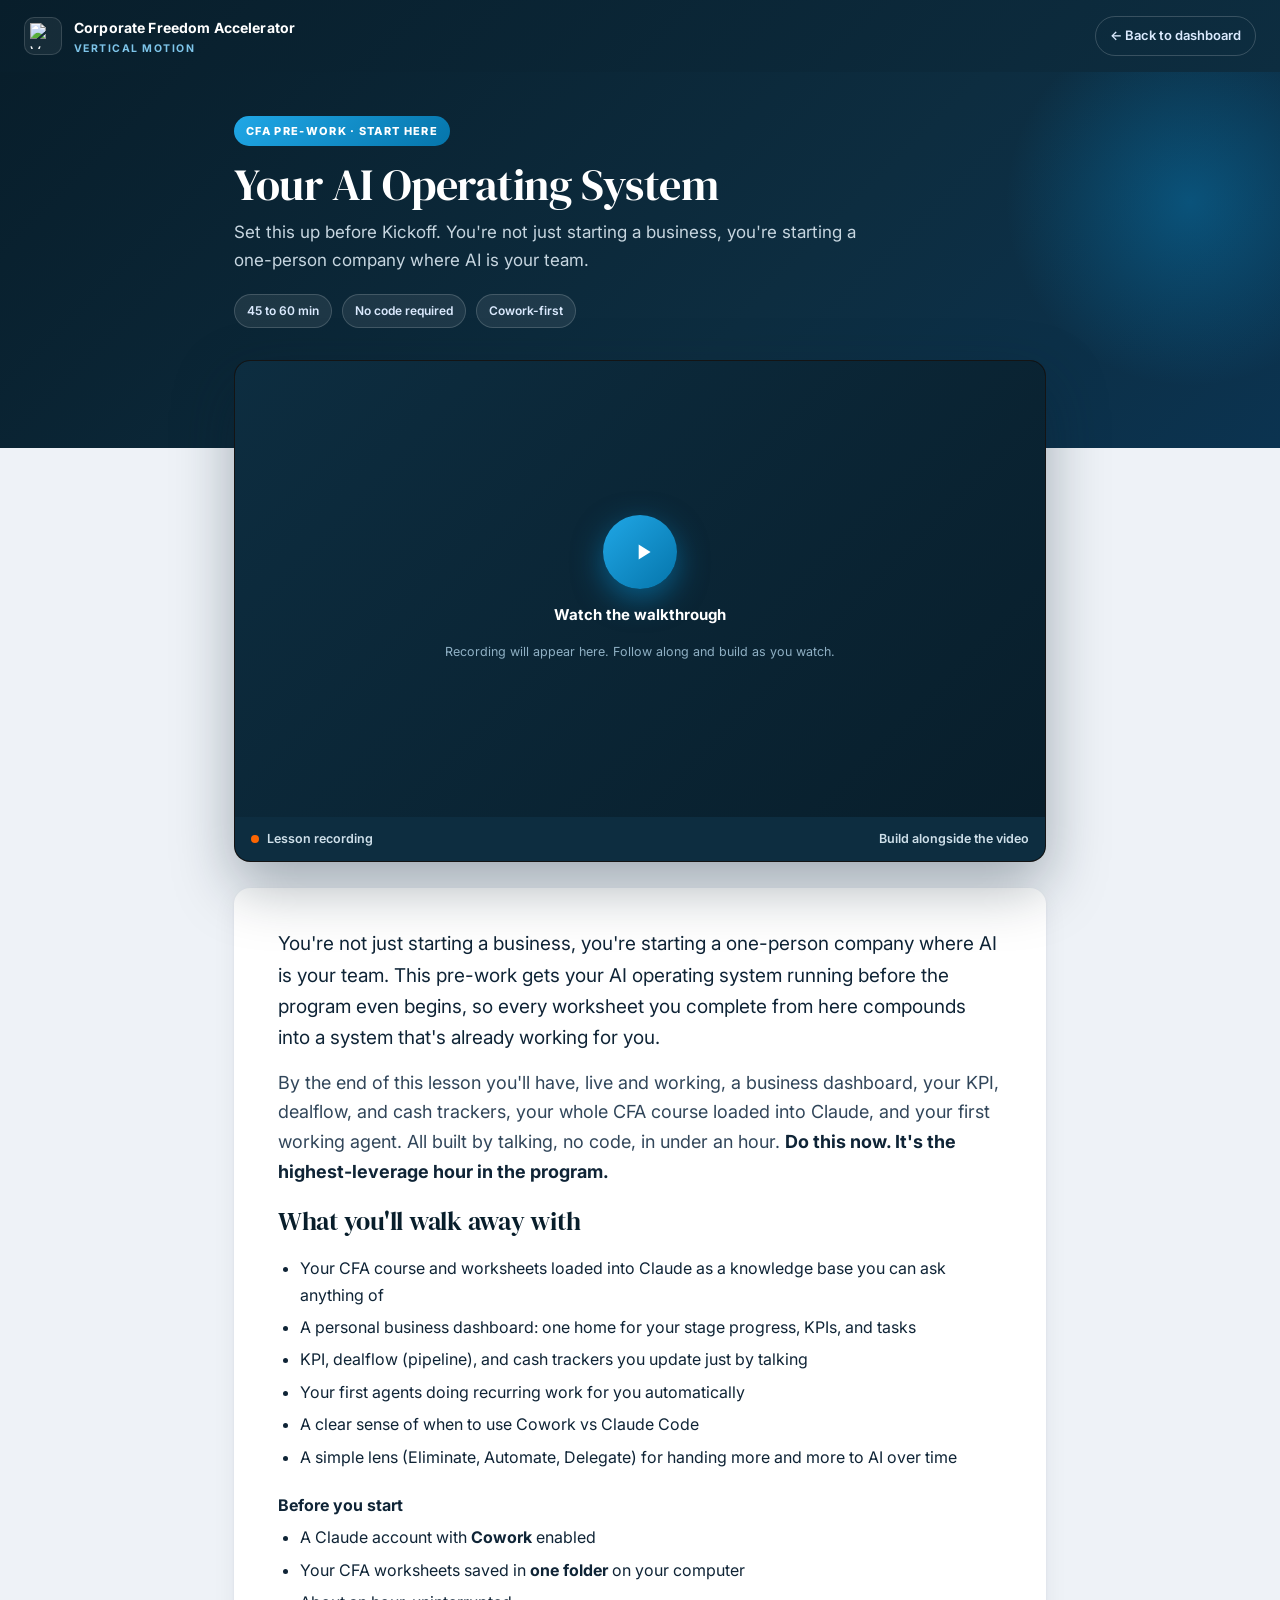
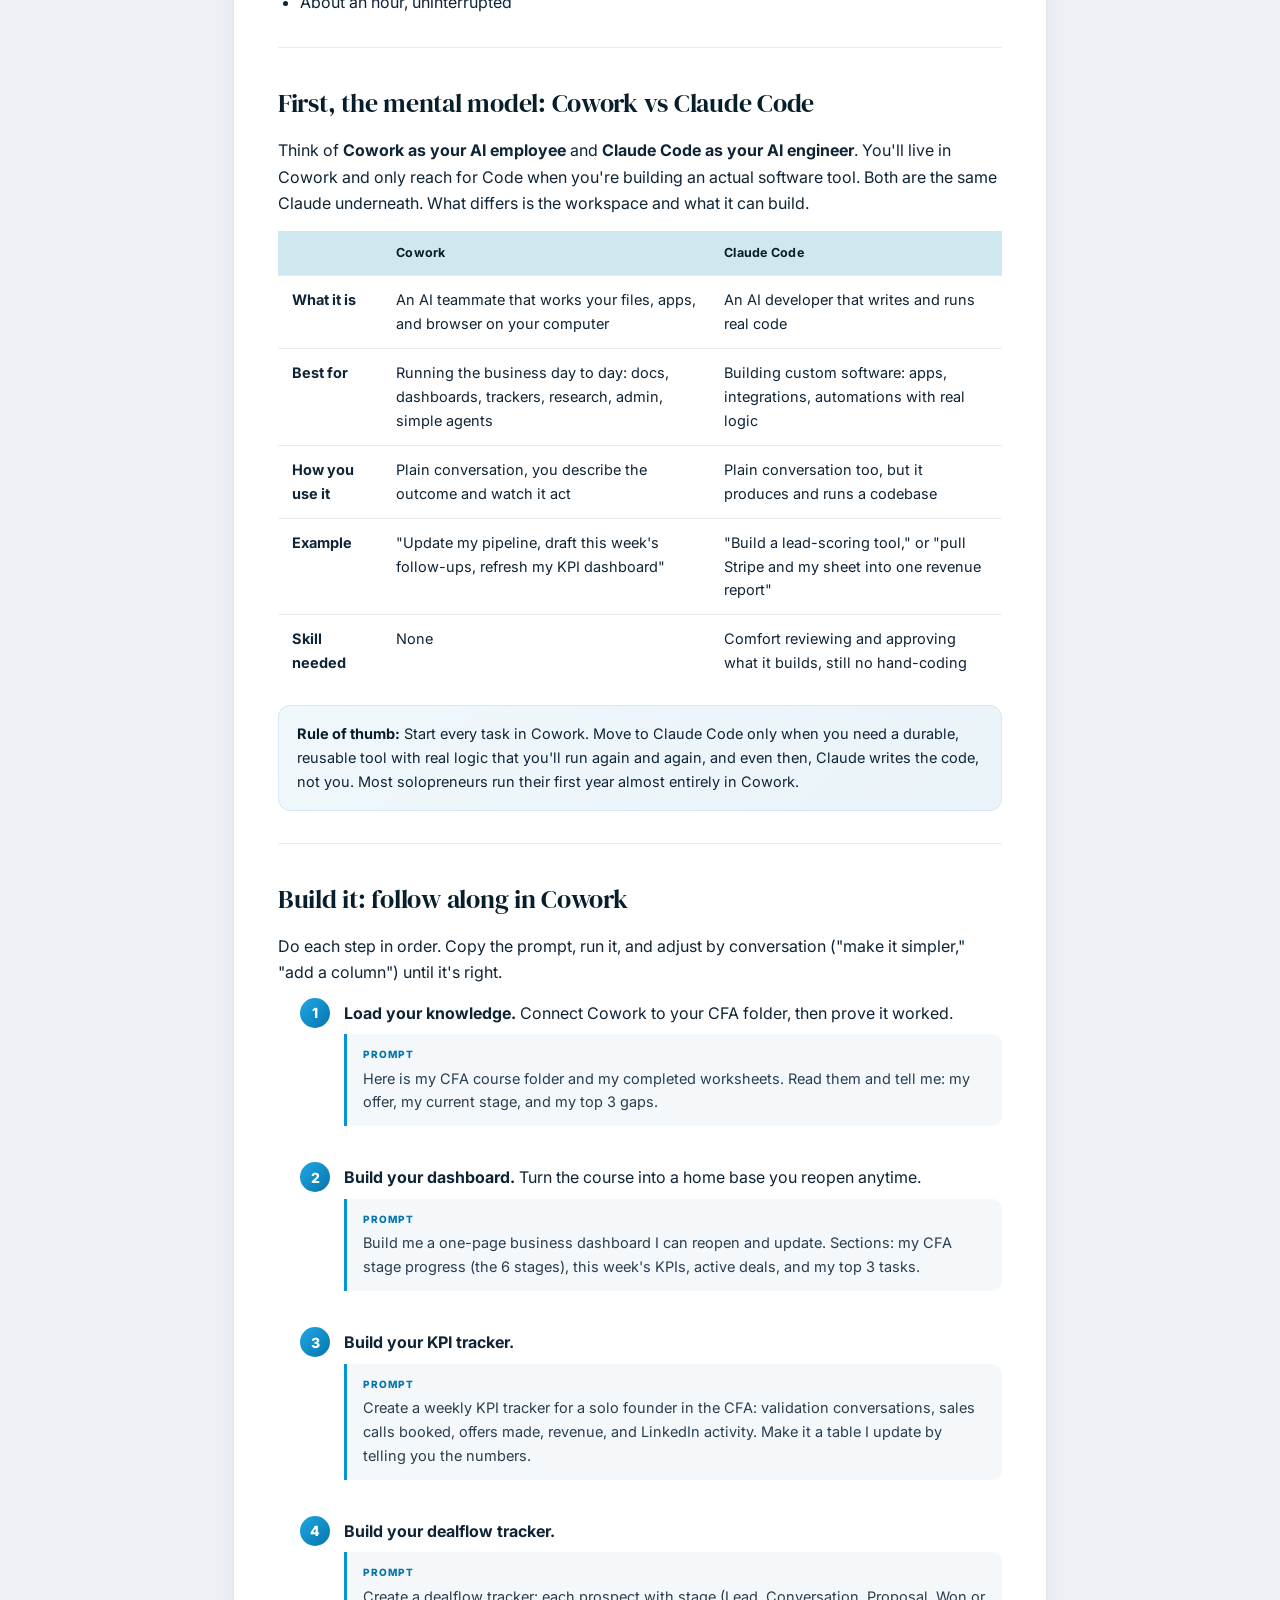
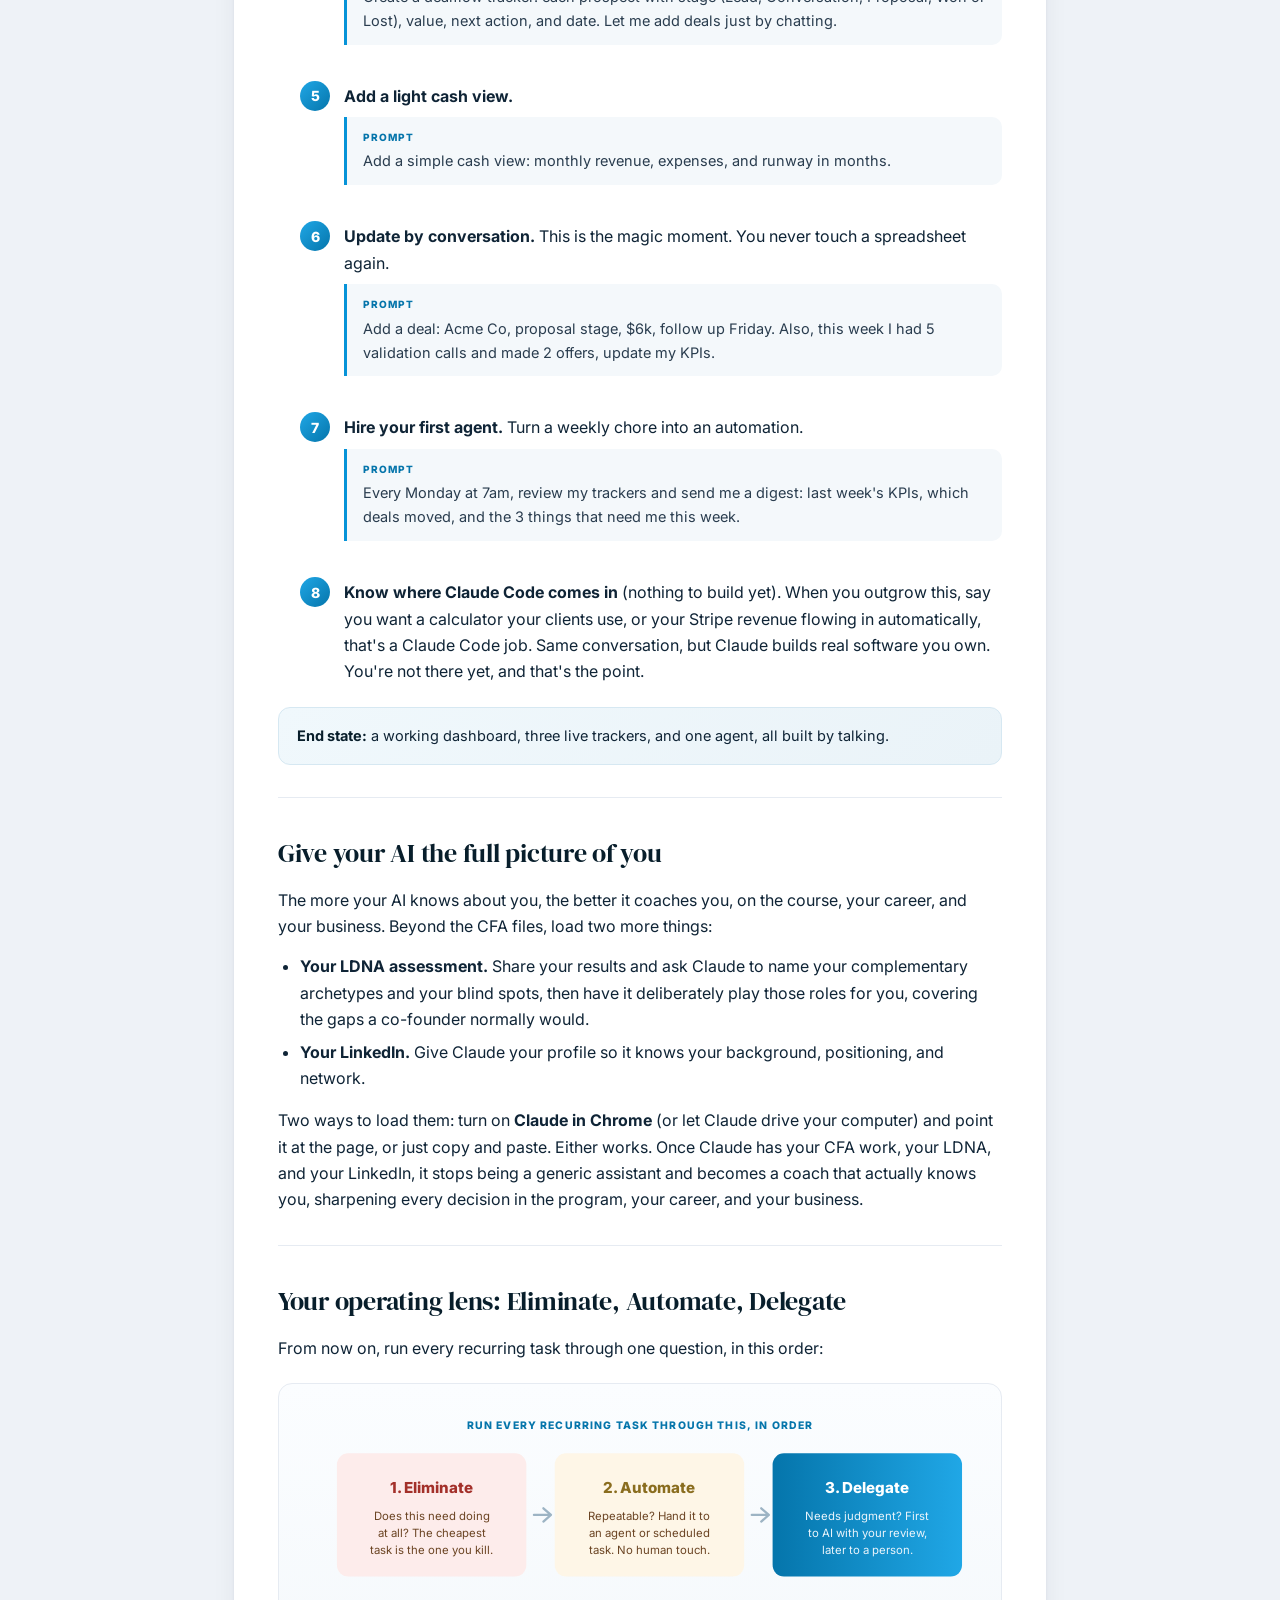
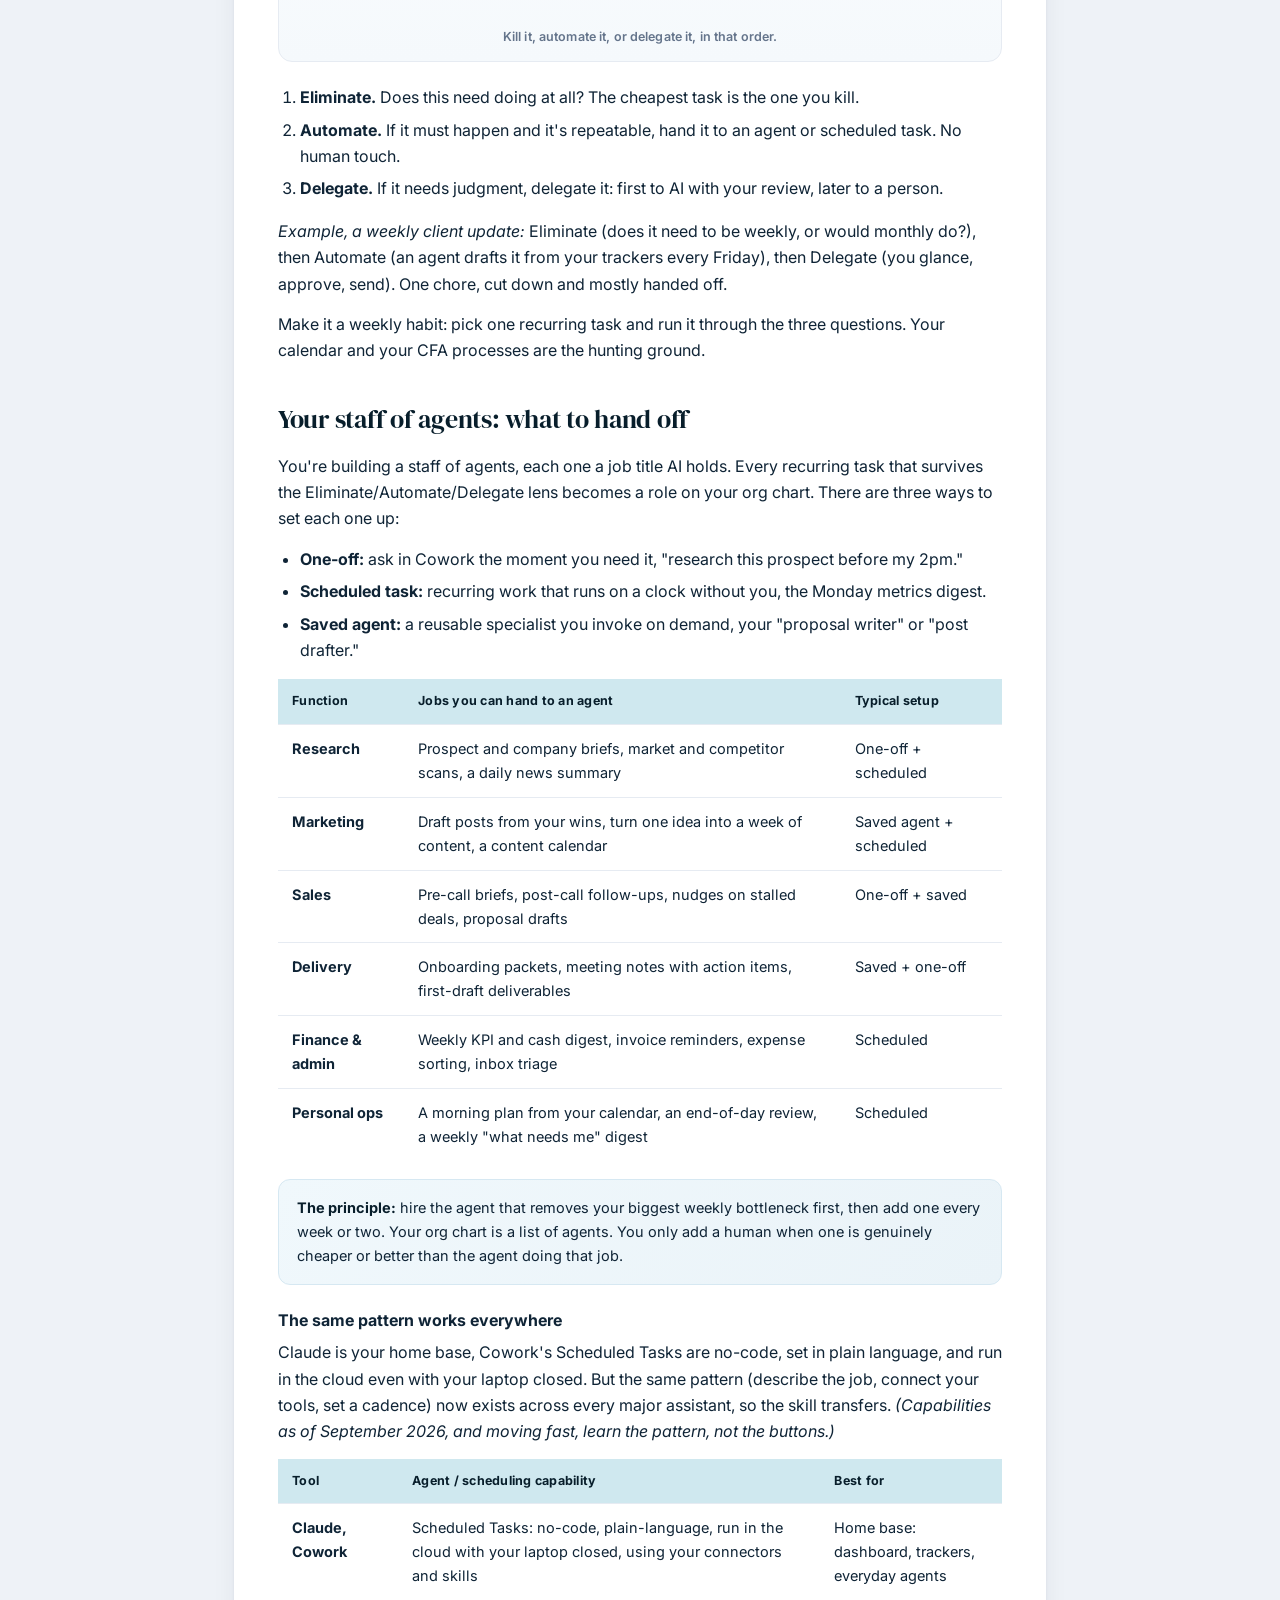
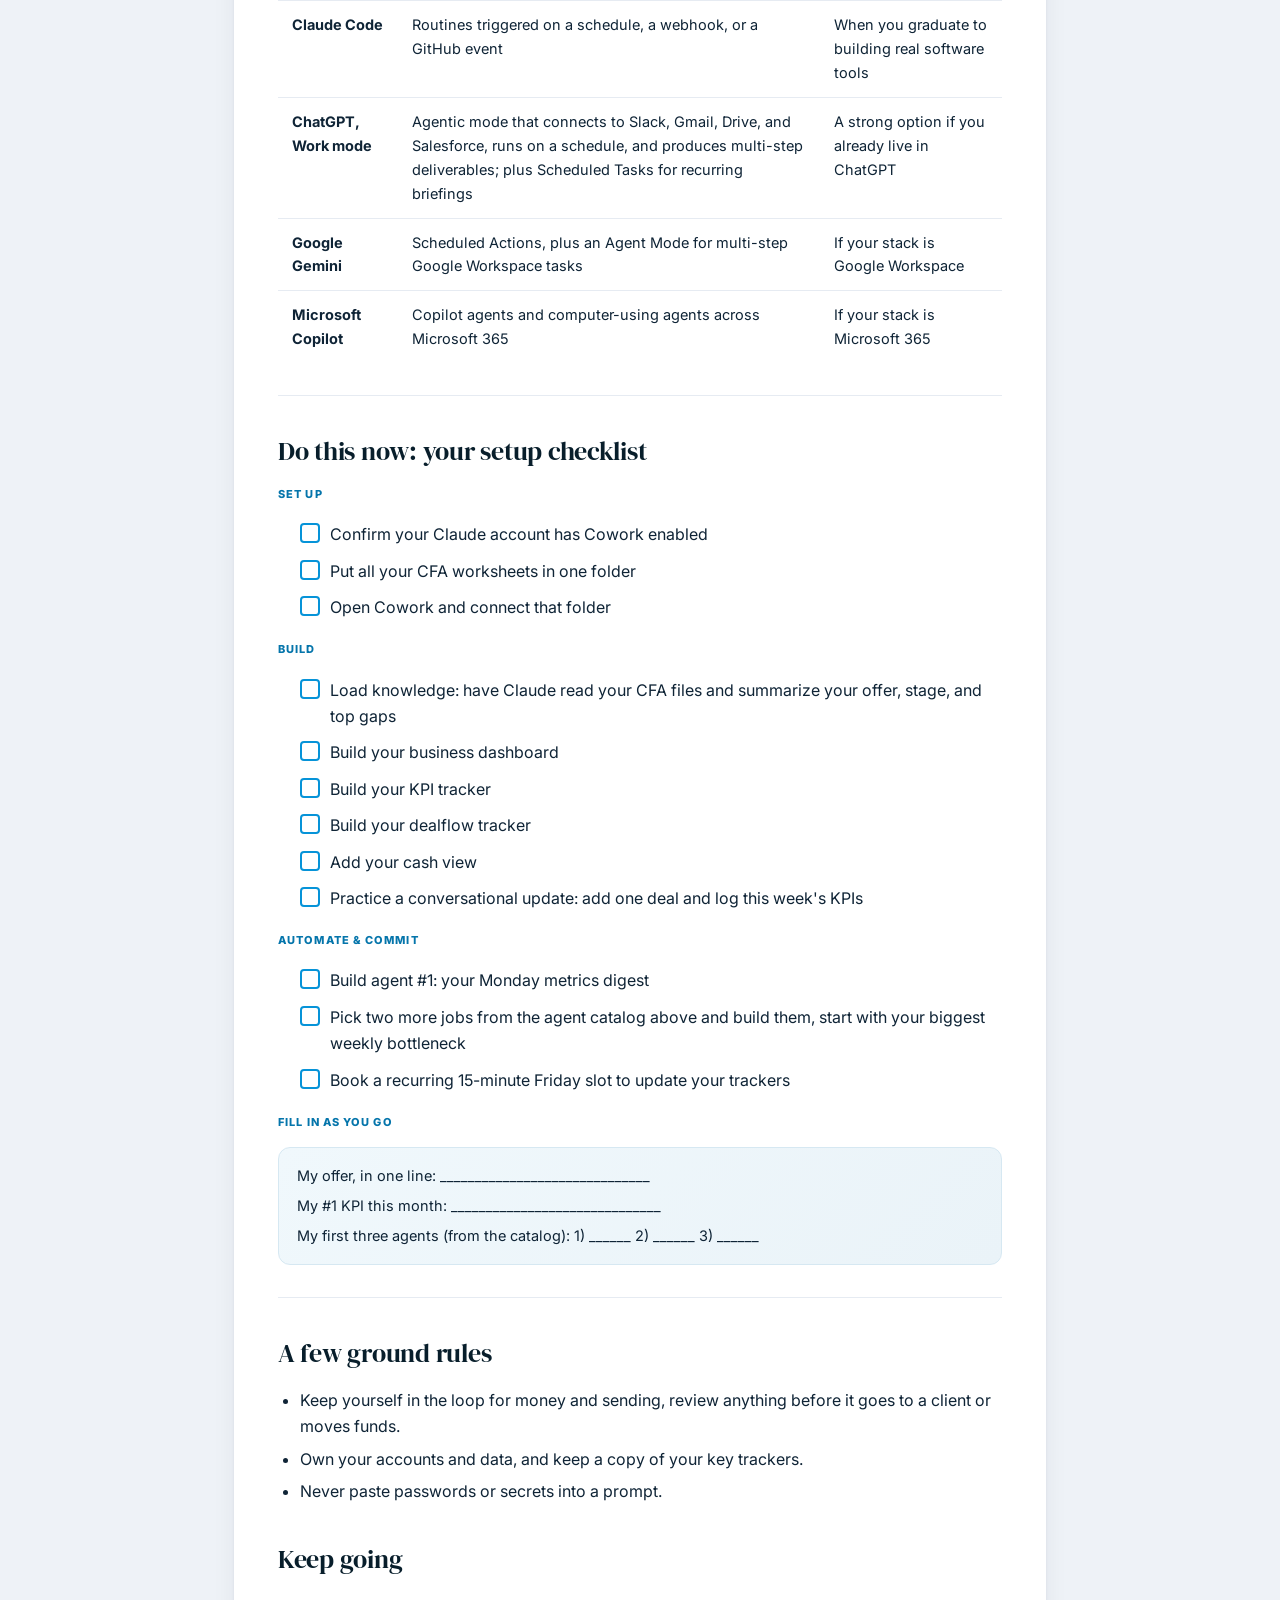
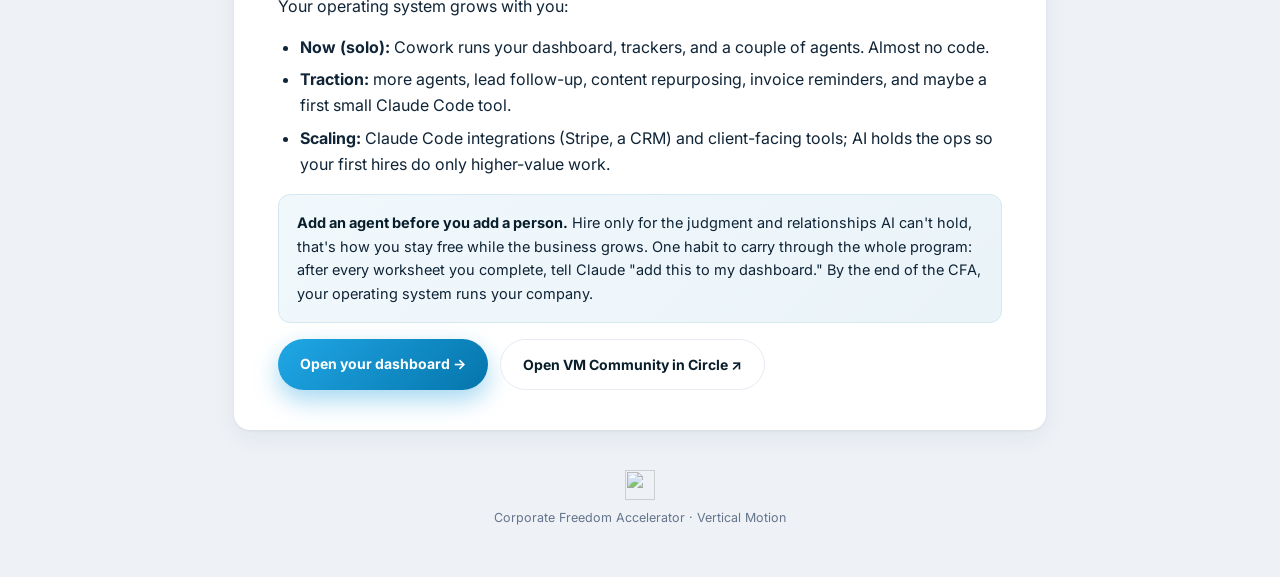
==== commit f75653aa: "Restore full AI OS lesson content + Eliminate/Automate/Delegate diagram" ====
--- a/lesson-ai-operating-system.html
+++ b/lesson-ai-operating-system.html
@@ -13,7 +13,7 @@
   <a class="back" href="https://ryangusroberts.github.io/cfa-dashboard/">&larr; Back to dashboard</a>
 </div>
 <header class="hero"><div class="wrap">
-  <span class="eyebrow">Pre-Work · Start Here</span>
+  <span class="eyebrow">CFA Pre-Work · Start Here</span>
   <h1>Your AI Operating System</h1>
   <p class="sub">Set this up before Kickoff. You're not just starting a business, you're starting a one-person company where AI is your team.</p>
   <div class="meta"><span class="chip">45 to 60 min</span><span class="chip">No code required</span><span class="chip">Cowork-first</span></div>
@@ -21,15 +21,15 @@
 <div class="wrap">
   <div class="stage"><div class="videocard">
     <div class="ratio">
-      <!-- SWAP: replace the placeholder with your YouTube embed once recorded, e.g. <iframe src="https://www.youtube.com/embed/VIDEO_ID" allowfullscreen></iframe> -->
+      <!-- SWAP: replace with the YouTube embed once recorded -->
       <div class="vplaceholder"><div class="playbtn"><svg width="26" height="26" viewBox="0 0 24 24" fill="#fff"><path d="M8 5v14l11-7z"/></svg></div><b>Watch the walkthrough</b><small>Recording will appear here. Follow along and build as you watch.</small></div>
     </div>
     <div class="reclabel"><span><span class="dot"></span>Lesson recording</span><span>Build alongside the video</span></div>
   </div></div>
 
   <div class="content">
-    <p class="lead first">This pre-work gets your AI operating system running before the program even begins, so every worksheet you complete from here compounds into a system that's already working for you.</p>
-    <p class="lead">By the end you'll have, live and working, a business dashboard, your KPI, dealflow, and cash trackers, your whole CFA course loaded into Claude, and your first working agent. All built by talking, no code, in under an hour. <strong>Do this now. It's the highest-leverage hour in the program.</strong></p>
+    <p class="lead first">You're not just starting a business, you're starting a one-person company where AI is your team. This pre-work gets your AI operating system running before the program even begins, so every worksheet you complete from here compounds into a system that's already working for you.</p>
+    <p class="lead">By the end of this lesson you'll have, live and working, a business dashboard, your KPI, dealflow, and cash trackers, your whole CFA course loaded into Claude, and your first working agent. All built by talking, no code, in under an hour. <strong>Do this now. It's the highest-leverage hour in the program.</strong></p>
 
     <h2>What you'll walk away with</h2>
     <ul>
@@ -55,13 +55,14 @@
     <table>
       <thead><tr><th></th><th>Cowork</th><th>Claude Code</th></tr></thead>
       <tbody>
-        <tr><td><strong>What it is</strong></td><td>An AI teammate that works your files, apps, and browser</td><td>An AI developer that writes and runs real code</td></tr>
+        <tr><td><strong>What it is</strong></td><td>An AI teammate that works your files, apps, and browser on your computer</td><td>An AI developer that writes and runs real code</td></tr>
         <tr><td><strong>Best for</strong></td><td>Running the business day to day: docs, dashboards, trackers, research, admin, simple agents</td><td>Building custom software: apps, integrations, automations with real logic</td></tr>
-        <tr><td><strong>How you use it</strong></td><td>Plain conversation. You describe the outcome and watch it act</td><td>Plain conversation too, but it produces and runs a codebase</td></tr>
-        <tr><td><strong>Skill needed</strong></td><td>None</td><td>Comfort reviewing what it builds. Still no hand-coding</td></tr>
+        <tr><td><strong>How you use it</strong></td><td>Plain conversation, you describe the outcome and watch it act</td><td>Plain conversation too, but it produces and runs a codebase</td></tr>
+        <tr><td><strong>Example</strong></td><td>"Update my pipeline, draft this week's follow-ups, refresh my KPI dashboard"</td><td>"Build a lead-scoring tool," or "pull Stripe and my sheet into one revenue report"</td></tr>
+        <tr><td><strong>Skill needed</strong></td><td>None</td><td>Comfort reviewing and approving what it builds, still no hand-coding</td></tr>
       </tbody>
     </table>
-    <div class="callout"><b>Rule of thumb:</b> Start every task in Cowork. Move to Claude Code only when you need a durable, reusable tool you'll run again and again, and even then, Claude writes the code, not you. Most solopreneurs run their first year almost entirely in Cowork.</div>
+    <div class="callout"><b>Rule of thumb:</b> Start every task in Cowork. Move to Claude Code only when you need a durable, reusable tool with real logic that you'll run again and again, and even then, Claude writes the code, not you. Most solopreneurs run their first year almost entirely in Cowork.</div>
 
     <hr>
 
@@ -75,7 +76,7 @@
       <li><span class="stitle">Add a light cash view.</span><div class="prompt">Add a simple cash view: monthly revenue, expenses, and runway in months.</div></li>
       <li><span class="stitle">Update by conversation.</span> This is the magic moment. You never touch a spreadsheet again.<div class="prompt">Add a deal: Acme Co, proposal stage, $6k, follow up Friday. Also, this week I had 5 validation calls and made 2 offers, update my KPIs.</div></li>
       <li><span class="stitle">Hire your first agent.</span> Turn a weekly chore into an automation.<div class="prompt">Every Monday at 7am, review my trackers and send me a digest: last week's KPIs, which deals moved, and the 3 things that need me this week.</div></li>
-      <li><span class="stitle">Know where Claude Code comes in</span> (nothing to build yet). When you outgrow this, a calculator your clients use, or your Stripe revenue flowing in automatically, that's a Claude Code job. Same conversation, but Claude builds real software you own.</li>
+      <li><span class="stitle">Know where Claude Code comes in</span> (nothing to build yet). When you outgrow this, say you want a calculator your clients use, or your Stripe revenue flowing in automatically, that's a Claude Code job. Same conversation, but Claude builds real software you own. You're not there yet, and that's the point.</li>
     </ol>
     <div class="callout"><b>End state:</b> a working dashboard, three live trackers, and one agent, all built by talking.</div>
 
@@ -87,34 +88,63 @@
       <li><strong>Your LDNA assessment.</strong> Share your results and ask Claude to name your complementary archetypes and your blind spots, then have it deliberately play those roles for you, covering the gaps a co-founder normally would.</li>
       <li><strong>Your LinkedIn.</strong> Give Claude your profile so it knows your background, positioning, and network.</li>
     </ul>
-    <p>Two ways to load them: turn on <strong>Claude in Chrome</strong> (or let Claude drive your computer) and point it at the page, or just copy and paste. Either works. Once Claude has your CFA work, your LDNA, and your LinkedIn, it stops being a generic assistant and becomes a coach that actually knows you.</p>
+    <p>Two ways to load them: turn on <strong>Claude in Chrome</strong> (or let Claude drive your computer) and point it at the page, or just copy and paste. Either works. Once Claude has your CFA work, your LDNA, and your LinkedIn, it stops being a generic assistant and becomes a coach that actually knows you, sharpening every decision in the program, your career, and your business.</p>
 
     <hr>
 
     <h2>Your operating lens: Eliminate, Automate, Delegate</h2>
-    <p>Run every recurring task through one question, in this order:</p>
+    <p>From now on, run every recurring task through one question, in this order:</p>
+    <figure class="figure"><svg viewBox="0 0 720 220" xmlns="http://www.w3.org/2000/svg" role="img" aria-label="Eliminate, Automate, Delegate">
+      <defs><linearGradient id="ead" x1="0" y1="0" x2="1" y2="0"><stop offset="0" stop-color="#0575ab"/><stop offset="1" stop-color="#20a7e6"/></linearGradient></defs>
+      <text x="360" y="24" text-anchor="middle" font-size="11" font-weight="800" letter-spacing="1.2" fill="#0575ab" font-family="Inter,system-ui,sans-serif">RUN EVERY RECURRING TASK THROUGH THIS, IN ORDER</text>
+      <g font-family="Inter,system-ui,sans-serif">
+        <rect x="40" y="50" width="200" height="130" rx="12" fill="#fdeceb"/><text x="140" y="92" text-anchor="middle" font-size="16" font-weight="800" fill="#a3302a">1. Eliminate</text><text x="140" y="120" text-anchor="middle" font-size="12" fill="#6b4423">Does this need doing</text><text x="140" y="138" text-anchor="middle" font-size="12" fill="#6b4423">at all? The cheapest</text><text x="140" y="156" text-anchor="middle" font-size="12" fill="#6b4423">task is the one you kill.</text>
+        <path d="M248 115 l16 0 M258 108 l8 7 l-8 7" fill="none" stroke="#9db4c4" stroke-width="2.4" stroke-linecap="round" stroke-linejoin="round"/>
+        <rect x="270" y="50" width="200" height="130" rx="12" fill="#fef6e7"/><text x="370" y="92" text-anchor="middle" font-size="16" font-weight="800" fill="#8a6d1f">2. Automate</text><text x="370" y="120" text-anchor="middle" font-size="12" fill="#6b4423">Repeatable? Hand it to</text><text x="370" y="138" text-anchor="middle" font-size="12" fill="#6b4423">an agent or scheduled</text><text x="370" y="156" text-anchor="middle" font-size="12" fill="#6b4423">task. No human touch.</text>
+        <path d="M478 115 l16 0 M488 108 l8 7 l-8 7" fill="none" stroke="#9db4c4" stroke-width="2.4" stroke-linecap="round" stroke-linejoin="round"/>
+        <rect x="500" y="50" width="200" height="130" rx="12" fill="url(#ead)"/><text x="600" y="92" text-anchor="middle" font-size="16" font-weight="800" fill="#fff">3. Delegate</text><text x="600" y="120" text-anchor="middle" font-size="12" fill="#eaf4fb">Needs judgment? First</text><text x="600" y="138" text-anchor="middle" font-size="12" fill="#eaf4fb">to AI with your review,</text><text x="600" y="156" text-anchor="middle" font-size="12" fill="#eaf4fb">later to a person.</text>
+      </g>
+    </svg><figcaption>Kill it, automate it, or delegate it, in that order.</figcaption></figure>
     <ol>
       <li><strong>Eliminate.</strong> Does this need doing at all? The cheapest task is the one you kill.</li>
       <li><strong>Automate.</strong> If it must happen and it's repeatable, hand it to an agent or scheduled task. No human touch.</li>
       <li><strong>Delegate.</strong> If it needs judgment, delegate it: first to AI with your review, later to a person.</li>
     </ol>
-    <p><em>Example, a weekly client update:</em> Eliminate (does it need to be weekly?), then Automate (an agent drafts it from your trackers every Friday), then Delegate (you glance, approve, send). One chore, cut down and mostly handed off.</p>
+    <p><em>Example, a weekly client update:</em> Eliminate (does it need to be weekly, or would monthly do?), then Automate (an agent drafts it from your trackers every Friday), then Delegate (you glance, approve, send). One chore, cut down and mostly handed off.</p>
+    <p>Make it a weekly habit: pick one recurring task and run it through the three questions. Your calendar and your CFA processes are the hunting ground.</p>
 
     <h2>Your staff of agents: what to hand off</h2>
-    <p>You're building a staff of agents, each one a job title AI holds. Set each up as a <strong>one-off</strong> (ask when you need it), a <strong>scheduled task</strong> (runs on a clock without you), or a <strong>saved agent</strong> (a specialist you invoke on demand).</p>
+    <p>You're building a staff of agents, each one a job title AI holds. Every recurring task that survives the Eliminate/Automate/Delegate lens becomes a role on your org chart. There are three ways to set each one up:</p>
+    <ul>
+      <li><strong>One-off:</strong> ask in Cowork the moment you need it, "research this prospect before my 2pm."</li>
+      <li><strong>Scheduled task:</strong> recurring work that runs on a clock without you, the Monday metrics digest.</li>
+      <li><strong>Saved agent:</strong> a reusable specialist you invoke on demand, your "proposal writer" or "post drafter."</li>
+    </ul>
     <table>
-      <thead><tr><th>Function</th><th>Jobs you can hand to an agent</th></tr></thead>
+      <thead><tr><th>Function</th><th>Jobs you can hand to an agent</th><th>Typical setup</th></tr></thead>
       <tbody>
-        <tr><td><strong>Research</strong></td><td>Prospect and company briefs, market and competitor scans, a daily news summary</td></tr>
-        <tr><td><strong>Marketing</strong></td><td>Draft posts from your wins, turn one idea into a week of content, a content calendar</td></tr>
-        <tr><td><strong>Sales</strong></td><td>Pre-call briefs, post-call follow-ups, nudges on stalled deals, proposal drafts</td></tr>
-        <tr><td><strong>Delivery</strong></td><td>Onboarding packets, meeting notes with action items, first-draft deliverables</td></tr>
-        <tr><td><strong>Finance &amp; admin</strong></td><td>Weekly KPI and cash digest, invoice reminders, expense sorting, inbox triage</td></tr>
-        <tr><td><strong>Personal ops</strong></td><td>A morning plan from your calendar, an end-of-day review, a weekly "what needs me" digest</td></tr>
+        <tr><td><strong>Research</strong></td><td>Prospect and company briefs, market and competitor scans, a daily news summary</td><td>One-off + scheduled</td></tr>
+        <tr><td><strong>Marketing</strong></td><td>Draft posts from your wins, turn one idea into a week of content, a content calendar</td><td>Saved agent + scheduled</td></tr>
+        <tr><td><strong>Sales</strong></td><td>Pre-call briefs, post-call follow-ups, nudges on stalled deals, proposal drafts</td><td>One-off + saved</td></tr>
+        <tr><td><strong>Delivery</strong></td><td>Onboarding packets, meeting notes with action items, first-draft deliverables</td><td>Saved + one-off</td></tr>
+        <tr><td><strong>Finance &amp; admin</strong></td><td>Weekly KPI and cash digest, invoice reminders, expense sorting, inbox triage</td><td>Scheduled</td></tr>
+        <tr><td><strong>Personal ops</strong></td><td>A morning plan from your calendar, an end-of-day review, a weekly "what needs me" digest</td><td>Scheduled</td></tr>
       </tbody>
     </table>
-    <p>The same pattern works across every major assistant (as of September 2026): <strong>Claude Cowork</strong> is your home base, with no-code Scheduled Tasks that run in the cloud; <strong>Claude Code</strong> adds routines on a schedule, webhook, or GitHub event; <strong>ChatGPT Work mode</strong> connects to Slack, Gmail, Drive, and Salesforce and runs on a schedule; <strong>Google Gemini</strong> has Scheduled Actions and an Agent Mode for Workspace; <strong>Microsoft Copilot</strong> runs agents across Microsoft 365. Learn the pattern, not the buttons.</p>
-    <div class="callout"><b>The principle:</b> add an agent before you add a person. Your org chart is a list of agents. You only hire a human when one is genuinely cheaper or better than the agent doing that job.</div>
+    <div class="callout"><b>The principle:</b> hire the agent that removes your biggest weekly bottleneck first, then add one every week or two. Your org chart is a list of agents. You only add a human when one is genuinely cheaper or better than the agent doing that job.</div>
+
+    <h3>The same pattern works everywhere</h3>
+    <p>Claude is your home base, Cowork's Scheduled Tasks are no-code, set in plain language, and run in the cloud even with your laptop closed. But the same pattern (describe the job, connect your tools, set a cadence) now exists across every major assistant, so the skill transfers. <em>(Capabilities as of September 2026, and moving fast, learn the pattern, not the buttons.)</em></p>
+    <table>
+      <thead><tr><th>Tool</th><th>Agent / scheduling capability</th><th>Best for</th></tr></thead>
+      <tbody>
+        <tr><td><strong>Claude, Cowork</strong></td><td>Scheduled Tasks: no-code, plain-language, run in the cloud with your laptop closed, using your connectors and skills</td><td>Home base: dashboard, trackers, everyday agents</td></tr>
+        <tr><td><strong>Claude Code</strong></td><td>Routines triggered on a schedule, a webhook, or a GitHub event</td><td>When you graduate to building real software tools</td></tr>
+        <tr><td><strong>ChatGPT, Work mode</strong></td><td>Agentic mode that connects to Slack, Gmail, Drive, and Salesforce, runs on a schedule, and produces multi-step deliverables; plus Scheduled Tasks for recurring briefings</td><td>A strong option if you already live in ChatGPT</td></tr>
+        <tr><td><strong>Google Gemini</strong></td><td>Scheduled Actions, plus an Agent Mode for multi-step Google Workspace tasks</td><td>If your stack is Google Workspace</td></tr>
+        <tr><td><strong>Microsoft Copilot</strong></td><td>Copilot agents and computer-using agents across Microsoft 365</td><td>If your stack is Microsoft 365</td></tr>
+      </tbody>
+    </table>
 
     <hr>
 
@@ -127,28 +157,43 @@
     </ul>
     <p class="kicker">Build</p>
     <ul class="check">
-      <li>Load knowledge: have Claude summarize your offer, stage, and top gaps</li>
+      <li>Load knowledge: have Claude read your CFA files and summarize your offer, stage, and top gaps</li>
       <li>Build your business dashboard</li>
-      <li>Build your KPI, dealflow, and cash trackers</li>
+      <li>Build your KPI tracker</li>
+      <li>Build your dealflow tracker</li>
+      <li>Add your cash view</li>
       <li>Practice a conversational update: add one deal and log this week's KPIs</li>
     </ul>
     <p class="kicker">Automate &amp; commit</p>
     <ul class="check">
       <li>Build agent #1: your Monday metrics digest</li>
-      <li>Pick two more jobs from the catalog above and build them</li>
+      <li>Pick two more jobs from the agent catalog above and build them, start with your biggest weekly bottleneck</li>
       <li>Book a recurring 15-minute Friday slot to update your trackers</li>
     </ul>
+    <p class="kicker">Fill in as you go</p>
+    <div class="callout">
+      <p style="margin:0 0 6px">My offer, in one line: ______________________________</p>
+      <p style="margin:0 0 6px">My #1 KPI this month: ______________________________</p>
+      <p style="margin:0">My first three agents (from the catalog): 1) ______ 2) ______ 3) ______</p>
+    </div>
 
     <hr>
 
     <h2>A few ground rules</h2>
     <ul>
-      <li>Keep yourself in the loop for money and sending. Review anything before it goes to a client or moves funds.</li>
+      <li>Keep yourself in the loop for money and sending, review anything before it goes to a client or moves funds.</li>
       <li>Own your accounts and data, and keep a copy of your key trackers.</li>
       <li>Never paste passwords or secrets into a prompt.</li>
     </ul>
 
-    <div class="callout"><b>Keep going.</b> Add an agent before you add a person. After every worksheet you complete, tell Claude "add this to my dashboard." By the end of the CFA, your operating system runs your company.</div>
+    <h2>Keep going</h2>
+    <p>Your operating system grows with you:</p>
+    <ul>
+      <li><strong>Now (solo):</strong> Cowork runs your dashboard, trackers, and a couple of agents. Almost no code.</li>
+      <li><strong>Traction:</strong> more agents, lead follow-up, content repurposing, invoice reminders, and maybe a first small Claude Code tool.</li>
+      <li><strong>Scaling:</strong> Claude Code integrations (Stripe, a CRM) and client-facing tools; AI holds the ops so your first hires do only higher-value work.</li>
+    </ul>
+    <div class="callout"><b>Add an agent before you add a person.</b> Hire only for the judgment and relationships AI can't hold, that's how you stay free while the business grows. One habit to carry through the whole program: after every worksheet you complete, tell Claude "add this to my dashboard." By the end of the CFA, your operating system runs your company.</div>
 
     <div class="cta">
       <a class="btn primary" href="https://ryangusroberts.github.io/cfa-dashboard/">Open your dashboard &rarr;</a>
--- a/lesson.css
+++ b/lesson.css
@@ -66,6 +66,24 @@
 .check li{position:relative;padding:4px 0 4px 30px;margin:2px 0}
 .check li::before{content:"";position:absolute;left:0;top:6px;width:16px;height:16px;border:2px solid var(--blue);border-radius:4px}
 .kicker{font-size:11px;font-weight:800;letter-spacing:.1em;text-transform:uppercase;color:var(--blue-dk);margin:0 0 4px}
+.byline{font-size:12.5px;color:var(--muted);font-style:italic;margin:-4px 0 12px}
+.tip{border-left:3px solid var(--orange);background:#fff7f1;padding:8px 14px;margin:10px 0;border-radius:0 8px 8px 0;font-size:14px;color:#6b4423;font-weight:600}
+.quote{border-left:3px solid var(--blue);padding:6px 0 6px 16px;margin:14px 0;font-style:italic;color:#31465a;font-size:15.5px}
+.docdrop{background:#f7fafc;border:1px solid var(--line);border-radius:12px;padding:12px 16px;margin:14px 0;font-size:13.5px}
+.docdrop .dh{font-size:10px;font-weight:800;letter-spacing:.09em;text-transform:uppercase;color:var(--blue-dk);margin-bottom:6px}
+.docdrop ul{margin:0;padding-left:18px}
+details{border:1px solid var(--line);border-radius:12px;padding:2px 16px;margin:14px 0;background:#fbfdff}
+details summary{cursor:pointer;font-weight:700;color:var(--navy);padding:12px 0;font-size:15px;list-style:none}
+details summary::-webkit-details-marker{display:none}
+details summary::before{content:"\25B8 ";color:var(--blue-dk)}
+details[open] summary::before{content:"\25BE "}
+details[open] summary{border-bottom:1px solid var(--line);margin-bottom:12px}
+details .db{padding-bottom:12px}
+.figure{margin:22px 0;border:1px solid var(--line);border-radius:14px;background:linear-gradient(180deg,#fbfdff,#f5f9fc);padding:22px 20px 14px;text-align:center}
+.figure svg{max-width:100%;height:auto;display:block;margin:0 auto}
+.figure figcaption,.figcap{margin-top:12px;font-size:12.5px;color:var(--muted);font-weight:600;letter-spacing:.01em}
+.dlabel{font-family:var(--font-body);font-weight:700}
+.dmuted{fill:var(--muted)}
 .cta{display:flex;flex-wrap:wrap;gap:12px;margin-top:8px}
 .btn{display:inline-block;text-decoration:none;font-weight:700;font-size:14px;padding:13px 22px;border-radius:100px;transition:transform .15s,box-shadow .15s}
 .btn.primary{background:linear-gradient(135deg,#20a7e6,#0575ab);color:#fff;box-shadow:0 10px 24px rgba(6,147,216,.36)}
